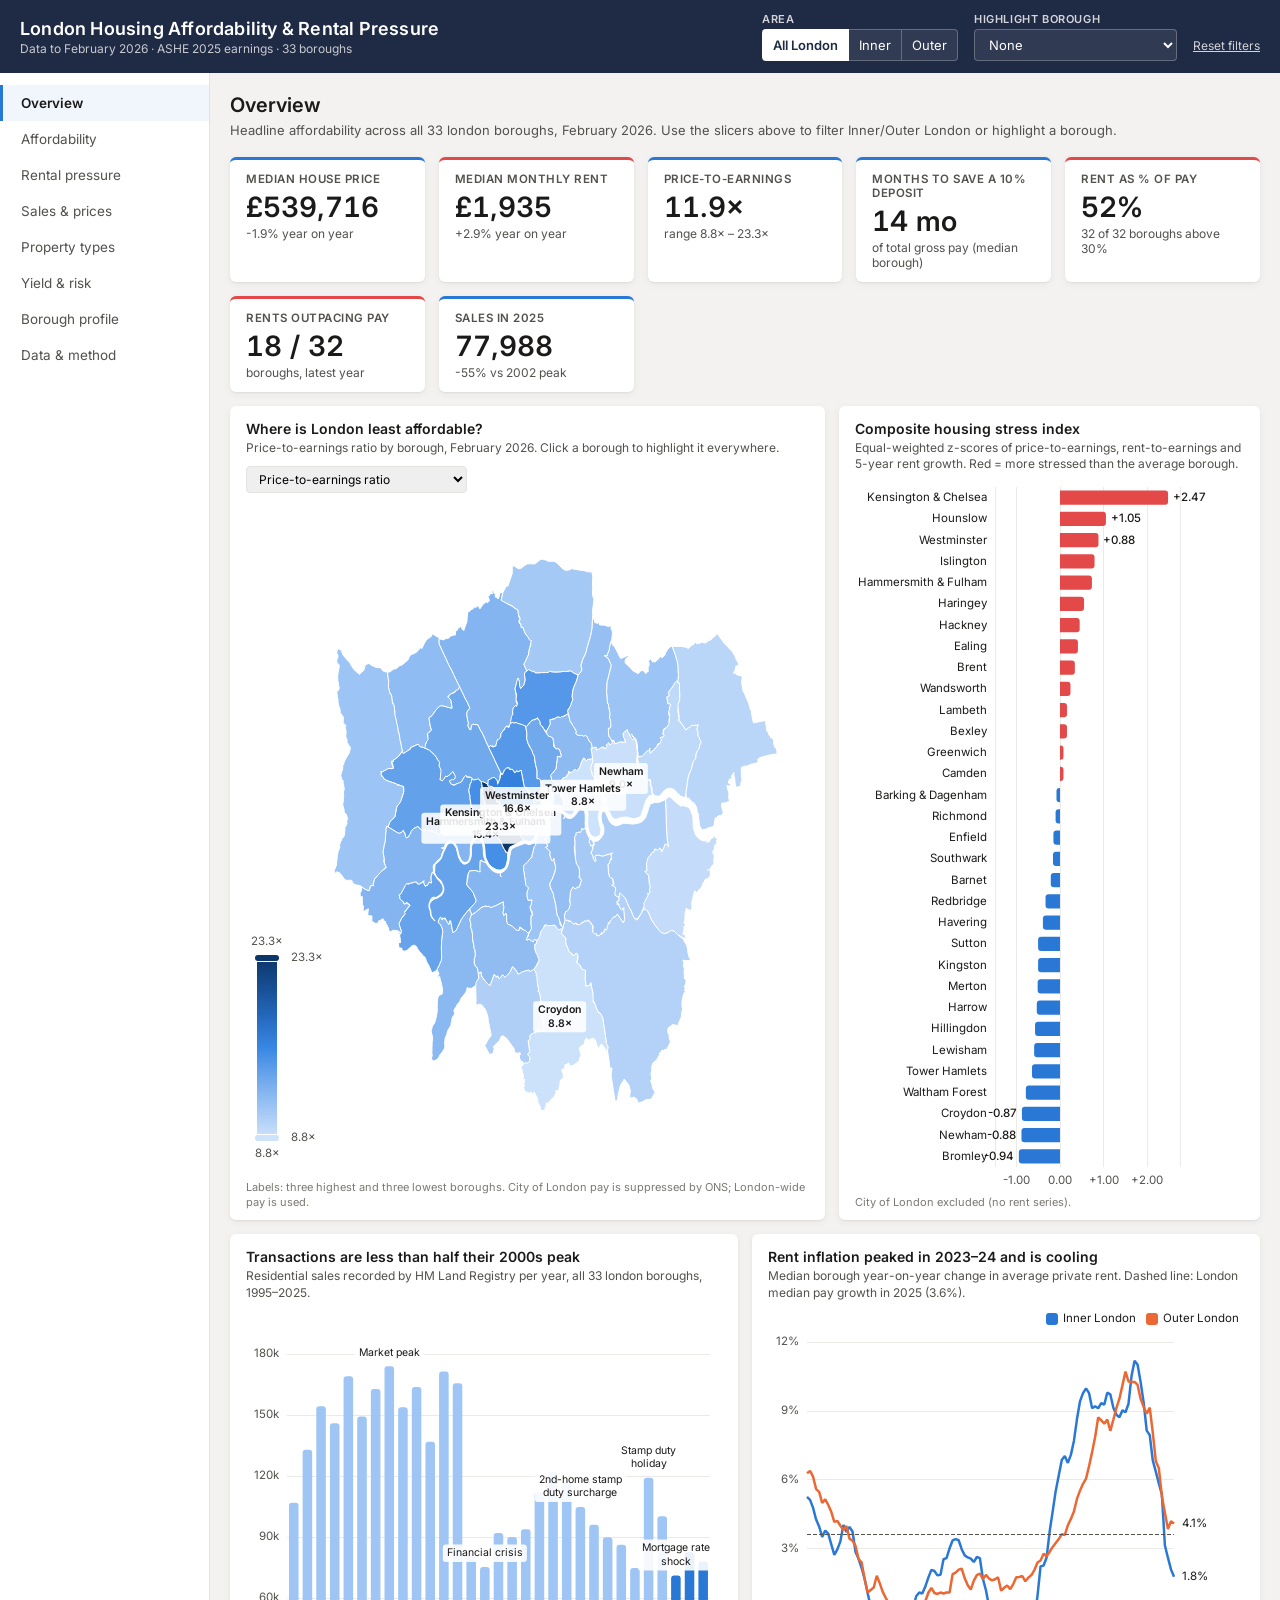
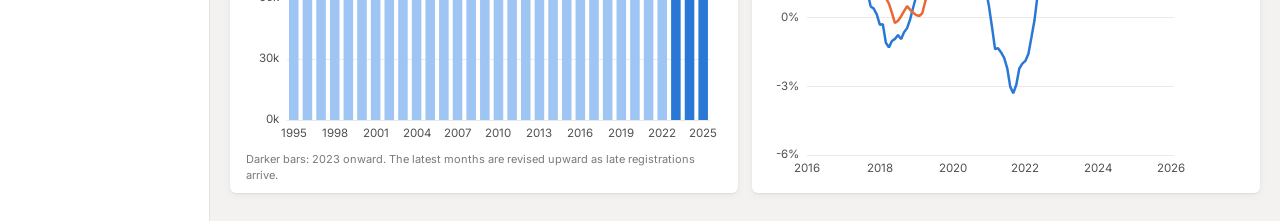
==== housing-analytics/dashboard/index.html @ ceabb817 "Enhance input validation and error handling in export_images.py for improved reliability" ====
<!doctype html>
<html lang="en">
<head>
<meta charset="utf-8">
<meta name="viewport" content="width=device-width, initial-scale=1">
<title>London Housing Dashboard</title>
<link rel="preconnect" href="https://fonts.googleapis.com">
<link rel="preconnect" href="https://fonts.gstatic.com" crossorigin>
<link href="https://fonts.googleapis.com/css2?family=Inter:wght@400;500;600;700&display=swap" rel="stylesheet">
<script src="vendor/echarts.min.js"></script>
<script src="data.js"></script>
<style>
  :root {
    --canvas: #f3f2f1;
    --card: #ffffff;
    --ink: #1b1a19;
    --ink-2: #52514e;
    --ink-3: #7a7974;
    --line: #e4e3df;
    --header: #1f2a44;
    --header-ink: #ffffff;
    --accent: #2a78d6;
    --shadow: 0 1px 2px rgba(0,0,0,.06), 0 2px 8px rgba(0,0,0,.05);
    --font: "Segoe UI", Inter, -apple-system, "Helvetica Neue", Arial, sans-serif;
  }
  * { box-sizing: border-box; }
  html, body { margin: 0; background: var(--canvas); color: var(--ink); font-family: var(--font); }
  body { min-height: 100vh; }

  /* ---------- app shell ---------- */
  header.top {
    background: var(--header); color: var(--header-ink);
    display: flex; align-items: center; gap: 16px; padding: 12px 20px; flex-wrap: wrap;
  }
  header.top .brand { display: flex; flex-direction: column; margin-right: auto; }
  header.top h1 { font-size: 18px; margin: 0; font-weight: 600; letter-spacing: .2px; }
  header.top .sub { font-size: 12px; opacity: .75; margin-top: 2px; }
  .slicer { display: flex; flex-direction: column; gap: 3px; font-size: 11px; }
  .slicer label { opacity: .8; text-transform: uppercase; letter-spacing: .6px; font-weight: 600; }
  .slicer select, .seg button {
    font: inherit; font-size: 13px; border-radius: 4px; border: 1px solid rgba(255,255,255,.25);
    background: rgba(255,255,255,.08); color: var(--header-ink); padding: 6px 10px; min-height: 32px;
  }
  .slicer select option { color: #1b1a19; }
  .seg { display: flex; }
  .seg button { border-radius: 0; cursor: pointer; }
  .seg button:first-child { border-radius: 4px 0 0 4px; }
  .seg button:last-child { border-radius: 0 4px 4px 0; }
  .seg button + button { border-left: none; }
  .seg button[aria-pressed="true"] { background: #fff; color: var(--header); font-weight: 600; }
  .reset { background: none; border: none; color: var(--header-ink); text-decoration: underline; cursor: pointer;
           font: inherit; font-size: 12px; opacity: .8; align-self: flex-end; padding: 8px 0; }

  .layout { display: flex; min-height: calc(100vh - 64px); }
  nav.pages { width: 210px; flex: none; background: #fff; border-right: 1px solid var(--line); padding: 12px 0; }
  nav.pages button {
    display: block; width: 100%; text-align: left; font: inherit; font-size: 13.5px; color: var(--ink-2);
    background: none; border: none; border-left: 3px solid transparent; padding: 10px 18px; cursor: pointer;
  }
  nav.pages button:hover { background: #f7f6f4; color: var(--ink); }
  nav.pages button[aria-current="page"] { border-left-color: var(--accent); color: var(--ink); font-weight: 600; background: #f1f6fd; }
  main { flex: 1; min-width: 0; padding: 18px 20px 28px; }
  .page-title { font-size: 20px; font-weight: 600; margin: 2px 0 4px; }
  .page-desc { font-size: 13px; color: var(--ink-2); margin: 0 0 16px; max-width: 900px; line-height: 1.5; }

  /* ---------- cards ---------- */
  .grid { display: grid; grid-template-columns: repeat(12, 1fr); gap: 14px; }
  .card { background: var(--card); border-radius: 6px; box-shadow: var(--shadow); padding: 14px 16px 10px;
          display: flex; flex-direction: column; min-width: 0; }
  .card h3 { font-size: 14px; margin: 0; font-weight: 600; }
  .card .desc { font-size: 12px; color: var(--ink-2); margin: 3px 0 6px; line-height: 1.4; }
  .card .chart { flex: 1; min-height: 260px; }
  .card .foot { font-size: 11px; color: var(--ink-3); margin-top: 4px; line-height: 1.4; }
  .card .tools { display: flex; gap: 8px; align-items: center; margin: 4px 0 2px; flex-wrap: wrap; }
  .card .tools select { font: inherit; font-size: 12px; padding: 4px 8px; border: 1px solid var(--line); border-radius: 4px; }
  .s3 { grid-column: span 3; } .s4 { grid-column: span 4; } .s5 { grid-column: span 5; }
  .s6 { grid-column: span 6; } .s7 { grid-column: span 7; } .s8 { grid-column: span 8; } .s12 { grid-column: span 12; }
  .h-tall .chart { min-height: 680px; } .h-mid .chart { min-height: 440px; } .h-short .chart { min-height: 320px; }

  .kpis { display: grid; grid-template-columns: repeat(auto-fit, minmax(170px, 1fr)); gap: 14px; margin-bottom: 14px; }
  .kpi { background: var(--card); border-radius: 6px; box-shadow: var(--shadow); padding: 12px 16px;
         border-top: 3px solid var(--accent); }
  .kpi .label { font-size: 11.5px; color: var(--ink-2); text-transform: uppercase; letter-spacing: .5px; font-weight: 600; }
  .kpi .value { font-size: 28px; font-weight: 600; margin: 4px 0 2px; font-variant-numeric: tabular-nums; }
  .kpi .note { font-size: 12px; color: var(--ink-2); }
  .kpi.warn { border-top-color: #e34948; }

  table.data { width: 100%; border-collapse: collapse; font-size: 12.5px; font-variant-numeric: tabular-nums; }
  table.data th, table.data td { padding: 7px 10px; border-bottom: 1px solid var(--line); text-align: right; }
  table.data th:first-child, table.data td:first-child { text-align: left; }
  table.data th { color: var(--ink-2); font-weight: 600; background: #faf9f8; position: sticky; top: 0; }
  .scroll { overflow: auto; max-height: 520px; }
  .method { font-size: 13px; line-height: 1.6; color: var(--ink); }
  .method li { margin-bottom: 6px; }
  .method a { color: var(--accent); }

  @media (max-width: 1100px) {
    .s3, .s4, .s5, .s6, .s7, .s8 { grid-column: span 12; }
    nav.pages { display: none; }
    .mobile-nav { display: block !important; }
  }
  .mobile-nav { display: none; margin-bottom: 12px; }
  .mobile-nav select { font: inherit; padding: 8px; width: 100%; border-radius: 4px; border: 1px solid var(--line); }

  /* ---------- export modes (used for PNG generation) ---------- */
  body.export header.top, body.export nav.pages, body.export .mobile-nav, body.export .page-title,
  body.export .page-desc, body.export .tools { display: none !important; }
  body.export .layout { display: block; min-height: 0; }
  body.export main { padding: 0; }
  body.export-single { background: var(--card); }
  body.export-single .card { box-shadow: none; border-radius: 0; width: 100vw; height: 100vh; padding: 34px 40px 22px; }
  body.export-single .card h3 { font-size: 26px; }
  body.export-single .card .desc { font-size: 16px; margin: 6px 0 12px; }
  body.export-single .card .foot { font-size: 13px; }
  body.export-single .brandline { display: flex !important; }
  .brandline { display: none; justify-content: space-between; font-size: 12.5px; color: var(--ink-3);
               border-top: 1px solid var(--line); padding-top: 8px; margin-top: 8px; }
  #poster { display: none; }
  body.export-full #app { display: none; }
  body.export-full #poster { display: block; padding: 0 0 18px; }
  .poster-head { background: var(--header); color: #fff; padding: 26px 32px 22px; }
  .poster-head h1 { margin: 0; font-size: 32px; font-weight: 600; }
  .poster-head p { margin: 6px 0 0; font-size: 15px; opacity: .8; }
  .poster-body { padding: 18px 24px 0; }
  .poster-body .grid { gap: 16px; }
  .poster-body .card .chart { min-height: 0; flex: none; }
  .poster-foot { display: flex; justify-content: space-between; padding: 14px 28px 0; font-size: 13px; color: var(--ink-3); }
</style>
</head>
<body>
<div id="app">
  <header class="top">
    <div class="brand">
      <h1>London Housing Affordability &amp; Rental Pressure</h1>
      <div class="sub" id="asof"></div>
    </div>
    <div class="slicer">
      <label>Area</label>
      <div class="seg" id="groupSeg" role="group" aria-label="Area filter">
        <button data-group="All" aria-pressed="true">All London</button>
        <button data-group="Inner London" aria-pressed="false">Inner</button>
        <button data-group="Outer London" aria-pressed="false">Outer</button>
      </div>
    </div>
    <div class="slicer">
      <label for="boroughSel">Highlight borough</label>
      <select id="boroughSel"></select>
    </div>
    <button class="reset" id="resetBtn">Reset filters</button>
  </header>
  <div class="layout">
    <nav class="pages" id="pageNav" aria-label="Report pages"></nav>
    <main>
      <div class="mobile-nav"><select id="pageSel" aria-label="Report page"></select></div>
      <div id="page"></div>
    </main>
  </div>
</div>
<div id="poster"></div>

<script>
(() => {
const D = window.LHA_DATA;
const K = D.kpis;
const params = new URLSearchParams(location.search);
const EXPORT = params.get('export');            // visual id, or "full"
const ANIM = !EXPORT;

/* ---------------- palette (validated dataviz reference palette) ---------------- */
const C = {
  inner: '#2a78d6', outer: '#eb6834', third: '#1baf7a', red: '#e34948', blue: '#2a78d6',
  neutral: '#c9c8c2', faint: '#eeedea', ink: '#1b1a19', ink2: '#52514e', ink3: '#7a7974', grid: '#ebeae6',
  seq: ['#cde2fb', '#9ec5f4', '#6da7ec', '#3987e5', '#256abf', '#184f95', '#0d366b'],
  div: ['#256abf', '#6da7ec', '#cde2fb', '#f0efec', '#f6c3c2', '#ec8584', '#c43a39'],
};
const GROUP_C = { 'Inner London': C.inner, 'Outer London': C.outer };
const FONT = getComputedStyle(document.documentElement).getPropertyValue('--font');
const REPO = 'github.com/aosman101/london-housing-analytics';
const SOURCE = 'Source: HM Land Registry UK HPI, ONS PIPR, ONS ASHE ' + K.ashe_year + ' (full-time, place of residence)';

/* ---------------- formatting ---------------- */
const nf0 = new Intl.NumberFormat('en-GB', { maximumFractionDigits: 0 });
const F = {
  gbp: v => v == null ? '–' : '£' + nf0.format(v),
  gbpk: v => v == null ? '–' : '£' + nf0.format(v / 1000) + 'k',
  x: v => v == null ? '–' : v.toFixed(1) + '×',
  pct: (v, d = 1) => v == null ? '–' : v.toFixed(d) + '%',
  spct: (v, d = 1) => v == null ? '–' : (v > 0 ? '+' : '') + v.toFixed(d) + '%',
  pp: v => v == null ? '–' : (v > 0 ? '+' : '') + v.toFixed(1) + 'pp',
  mo: v => v == null ? '–' : v.toFixed(0) + ' mo',
  n: v => v == null ? '–' : nf0.format(v),
  z: v => v == null ? '–' : (v > 0 ? '+' : '') + v.toFixed(2),
};
const short = n => n.replace(' and ', ' & ').replace('City of Westminster', 'Westminster').replace(' upon Thames', '');

/* ---------------- state ---------------- */
const byCode = Object.fromEntries(D.boroughs.map(b => [b.area_code, b]));
const defaultBorough = [...D.boroughs].filter(b => b.stress_index != null).sort((a, b) => b.stress_index - a.stress_index)[0].area_code;
// URL state is untrusted input: only accept known values (prevents DOM XSS via crafted links).
const pick = (value, allowed, fallback) => (value != null && allowed.includes(value) ? value : fallback);
const S = {
  group: pick(params.get('group'), ['All', 'Inner London', 'Outer London'], 'All'),
  borough: pick(params.get('borough'), Object.keys(byCode), ''),
  page: params.get('page') || 'overview',          // validated against PAGES before use
  mapMetric: params.get('metric') || 'price_to_earnings_ratio',  // validated against MAP_METRICS below
};
const esc = v => String(v).replace(/[&<>"']/g, c => ({ '&': '&amp;', '<': '&lt;', '>': '&gt;', '"': '&quot;', "'": '&#39;' }[c]));
const inScope = b => S.group === 'All' || b.group === S.group;
const scoped = () => D.boroughs.filter(inScope);
const median = arr => { const a = arr.filter(v => v != null).sort((x, y) => x - y); if (!a.length) return null;
  const m = Math.floor(a.length / 2); return a.length % 2 ? a[m] : (a[m - 1] + a[m]) / 2; };
const scopeLabel = () => S.group === 'All' ? 'All 33 London boroughs' : S.group + ' boroughs';

/* ---------------- shared chart pieces ---------------- */
const baseText = () => ({ fontFamily: FONT, color: C.ink2 });
const fs = () => EXPORT === 'full' ? 10.5 : EXPORT ? 13 : 11.5;
const tooltip = (extra = {}) => ({ confine: true, backgroundColor: '#fff', borderColor: C.grid, borderWidth: 1,
  textStyle: { color: C.ink, fontFamily: FONT, fontSize: 12 }, extraCssText: 'box-shadow:0 4px 14px rgba(0,0,0,.12);', ...extra });
const valueAxis = (o = {}) => ({ type: 'value', axisLine: { show: false }, axisTick: { show: false },
  splitLine: { lineStyle: { color: C.grid } }, axisLabel: { color: C.ink2, fontSize: fs() }, nameTextStyle: { color: C.ink2, fontSize: fs() }, ...o });
const catAxis = (o = {}) => ({ type: 'category', axisLine: { lineStyle: { color: C.grid } }, axisTick: { show: false },
  axisLabel: { color: C.ink2, fontSize: fs() }, ...o });
const legend = (o = {}) => ({ top: 0, right: 0, icon: 'roundRect', itemWidth: 12, itemHeight: 12,
  textStyle: { color: C.ink, fontSize: fs() }, ...o });
const decal = { symbol: 'rect', dashArrayX: [1, 0], dashArrayY: [2, 3], rotation: -Math.PI / 4, color: 'rgba(255,255,255,.6)', symbolSize: 1 };

function groupLegendSeries() {
  // Dummy series so bar charts coloured by Inner/Outer get a legend.
  if (S.group !== 'All') return [];
  return Object.entries(GROUP_C).map(([name, color]) => ({ name, type: 'bar', data: [], itemStyle: { color }, barGap: '-100%' }));
}

/* Ranked horizontal bar: biggest at top. */
function rankedBar({ metric, fmt, colour = 'group', top = 'max', mark, decalIf, labelEnds = 3, xName }) {
  const rows = scoped().filter(b => b[metric] != null).sort((a, b) => top === 'max' ? a[metric] - b[metric] : b[metric] - a[metric]);
  const n = rows.length;
  const data = rows.map((b, i) => {
    const v = b[metric];
    const colr = colour === 'group' ? GROUP_C[b.group] : colour === 'sign' ? (v > 0 ? C.red : C.blue) : colour;
    const sel = b.area_code === S.borough;
    const showLabel = sel || i < labelEnds || i >= n - labelEnds;
    return {
      value: v, code: b.area_code,
      itemStyle: { color: colr, borderRadius: v >= 0 ? [0, 3, 3, 0] : [3, 0, 0, 3], decal: decalIf && decalIf(b) ? decal : null,
                   opacity: S.borough && !sel ? 0.55 : 1, borderColor: sel ? C.ink : null, borderWidth: sel ? 2 : 0 },
      label: { show: showLabel, position: v >= 0 ? 'right' : 'left', formatter: () => fmt(v), color: C.ink,
               fontSize: fs(), fontWeight: sel ? 700 : 500 },
    };
  });
  return {
    textStyle: baseText(), animation: ANIM,
    grid: { left: 8, right: 64, top: mark ? 22 : 8, bottom: (xName ? 30 : 4) + (colour === 'group' && S.group === 'All' ? 26 : 0), containLabel: true },
    legend: colour === 'group' && S.group === 'All' ? legend({ top: null, bottom: 0, right: 'center' }) : undefined,
    tooltip: tooltip({ trigger: 'item', formatter: p => p.seriesIndex > 0 && p.data == null ? '' :
      `<b>${byCode[p.data.code].area_name}</b><br>${fmt(p.value)}<br><span style="color:${C.ink3}">${byCode[p.data.code].group}</span>` }),
    xAxis: valueAxis({ name: xName, nameLocation: 'middle', nameGap: 24,
      min: e => e.min < 0 ? e.min - (Math.max(e.max, 0) - e.min) * 0.16 : 0,
      max: e => e.max > 0 ? e.max + (e.max - Math.min(e.min, 0)) * 0.08 : 0,
      axisLabel: { color: C.ink2, fontSize: fs(), showMinLabel: false, showMaxLabel: false, formatter: v => fmt(v).replace(/\.0(?=\D|$)/, '') } }),
    yAxis: catAxis({ data: rows.map(b => short(b.area_name)), axisLabel: { color: C.ink, fontSize: fs(), interval: 0,
      formatter: (v, i) => rows[i] && rows[i].area_code === S.borough ? `{b|${v}}` : v, rich: { b: { fontWeight: 700, color: C.ink, fontSize: fs() } } } }),
    series: [{ type: 'bar', data, barWidth: '68%', markLine: mark }, ...(colour === 'group' ? groupLegendSeries() : [])],
  };
}

/* ---------------- visuals ---------------- */
const MAP_METRICS = {
  price_to_earnings_ratio: { label: 'Price-to-earnings ratio', fmt: F.x, scale: 'seq' },
  annual_rent_to_earnings_ratio: { label: 'Rent as % of pay', fmt: v => F.pct(v * 100, 0), scale: 'seq' },
  months_to_save_10pct_deposit: { label: 'Months of pay for a 10% deposit', fmt: F.mo, scale: 'seq' },
  rent_growth_minus_income_growth_pct: { label: 'Rent growth minus pay growth', fmt: F.pp, scale: 'div' },
  stress_index: { label: 'Housing stress index', fmt: F.z, scale: 'div' },
  gross_rental_yield_pct: { label: 'Gross rental yield', fmt: v => F.pct(v), scale: 'seq' },
  rent_growth_5y_pct: { label: 'Rent growth, last 5 years', fmt: v => F.spct(v, 0), scale: 'seq' },
  pct_below_peak: { label: 'Price change from all-time peak', fmt: v => F.spct(v), scale: 'seqRev' },
};

if (!Object.prototype.hasOwnProperty.call(MAP_METRICS, S.mapMetric)) S.mapMetric = 'price_to_earnings_ratio';
const V = {};

V.map = {
  title: () => 'Where is London least affordable?',
  desc: () => `${MAP_METRICS[S.mapMetric].label} by borough, ${K.latest_month}. Click a borough to highlight it everywhere.`,
  foot: () => 'Labels: three highest and three lowest boroughs. ' + (S.mapMetric.includes('rent') || S.mapMetric.includes('yield') || S.mapMetric === 'stress_index'
    ? 'City of London has no published rent series (grey).' : 'City of London pay is suppressed by ONS; London-wide pay is used.'),
  tools: () => `<select id="mapMetric" aria-label="Map metric">${Object.entries(MAP_METRICS).map(([k, m]) =>
      `<option value="${k}" ${k === S.mapMetric ? 'selected' : ''}>${m.label}</option>`).join('')}</select>`,
  option: () => {
    const m = MAP_METRICS[S.mapMetric];
    const vals = D.boroughs.map(b => b[S.mapMetric]).filter(v => v != null);
    let min = Math.min(...vals), max = Math.max(...vals), colors = C.seq;
    if (m.scale === 'div') { const a = Math.max(Math.abs(min), Math.abs(max)); min = -a; max = a; colors = C.div; }
    if (m.scale === 'seqRev') colors = [...C.seq].reverse();
    const ranked = D.boroughs.filter(b => inScope(b) && b[S.mapMetric] != null).sort((a, b) => a[S.mapMetric] - b[S.mapMetric]);
    const extremes = new Set([...ranked.slice(0, 3), ...ranked.slice(-3)].map(b => b.area_code));
    return {
      textStyle: baseText(), animation: ANIM,
      tooltip: tooltip({ trigger: 'item', formatter: p => { const b = byCode[p.name]; if (!b) return '';
        return `<b>${b.area_name}</b> <span style="color:${C.ink3}">${b.group}</span><br>${m.label}: <b>${m.fmt(b[S.mapMetric])}</b>
          <br>Avg price ${F.gbp(b.average_price)} · Rent ${F.gbp(b.avg_monthly_rent)}/mo<br>Median pay ${F.gbp(b.median_gross_annual_pay)}`; } }),
      visualMap: { min, max, calculable: !EXPORT, orient: 'vertical', left: 0, bottom: 10, itemHeight: EXPORT === 'full' ? 140 : 180,
        inRange: { color: colors }, text: [m.fmt(max), m.fmt(min)], textStyle: { color: C.ink2, fontSize: fs() }, formatter: v => m.fmt(v) },
      series: [{
        type: 'map', map: 'london', aspectScale: 0.62, roam: false, layoutCenter: ['55%', '50%'], layoutSize: '98%',
        selectedMode: false,
        itemStyle: { borderColor: '#fff', borderWidth: 1, areaColor: C.faint },
        emphasis: { label: { show: true, color: C.ink, fontWeight: 600, fontSize: fs(), formatter: p => short(byCode[p.name].area_name) },
                    itemStyle: { areaColor: null, borderColor: C.ink, borderWidth: 1.5 } },
        label: { show: false },
        data: D.boroughs.map(b => {
          const sel = b.area_code === S.borough, out = !inScope(b), ext = !out && extremes.has(b.area_code);
          return { name: b.area_code, value: out ? null : b[S.mapMetric],
            itemStyle: out ? { areaColor: C.faint, borderColor: '#fff' } : sel ? { borderColor: C.ink, borderWidth: 2.5 } : {},
            label: sel || ext ? { show: true, color: C.ink, fontWeight: sel ? 700 : 600, fontSize: fs() - 1, backgroundColor: 'rgba(255,255,255,.88)',
                           padding: [2, 5], borderRadius: 3, lineHeight: fs() + 2,
                           formatter: () => `${short(b.area_name)}\n${m.fmt(b[S.mapMetric])}` } : undefined };
        }),
      }],
    };
  },
  click: p => p.name && byCode[p.name] && setBorough(p.name),
};

V.stress = {
  title: () => 'Composite housing stress index',
  desc: () => 'Equal-weighted z-scores of price-to-earnings, rent-to-earnings and 5-year rent growth. Red = more stressed than the average borough.',
  foot: () => 'City of London excluded (no rent series).',
  option: () => rankedBar({ metric: 'stress_index', fmt: F.z, colour: 'sign' }),
};

V.pe = {
  title: () => 'How many years of pay does a home cost?',
  desc: () => `Average house price ÷ median full-time resident pay, ${K.latest_month}.`,
  foot: () => 'City of London uses London-wide pay (borough estimate suppressed by ONS).',
  option: () => rankedBar({ metric: 'price_to_earnings_ratio', fmt: F.x, mark: medianMark('price_to_earnings_ratio', F.x) }),
};

V.deposit = {
  title: () => 'Months of pay to save a 10% deposit',
  desc: () => `Months of median full-time gross pay needed for a 10% deposit on the average home, ${K.latest_month}. At a realistic 15% saving rate, multiply by ~7.`,
  option: () => rankedBar({ metric: 'months_to_save_10pct_deposit', fmt: F.mo, mark: medianMark('months_to_save_10pct_deposit', F.mo) }),
};

V.rentshare = {
  title: () => 'Rent takes half of a typical salary',
  desc: () => `Annual average private rent as a share of median full-time gross pay, ${K.latest_month}. The red line marks the common 30% affordability benchmark.`,
  foot: () => 'City of London has no published rent series.',
  option: () => {
    const o = rankedBar({ metric: 'annual_rent_to_earnings_ratio', fmt: v => F.pct(v * 100, 0),
      mark: { symbol: 'none', silent: true, lineStyle: { color: C.red, width: 1.5, type: 'solid' },
              label: { formatter: '30% benchmark', color: C.ink, fontSize: fs(), position: 'end' }, data: [{ xAxis: 0.3 }] } });
    o.xAxis.axisLabel.formatter = v => Math.round(v * 100) + '%';
    return o;
  },
};

V.rentgap = {
  title: () => 'Where are rents outpacing pay?',
  desc: () => `Private rent growth (year to ${K.latest_month}) minus median pay growth (ASHE ${K.ashe_year}). Red = rents rising faster than pay.`,
  foot: () => 'Hatched bars rest on a less precise borough pay estimate (CV > 5%); treat their size as indicative.',
  option: () => rankedBar({ metric: 'rent_growth_minus_income_growth_pct', fmt: F.pp, colour: 'sign', decalIf: b => b.earnings_quality !== 'Precise' }),
};

V.renttrend = {
  title: () => 'Rent inflation peaked in 2023–24 and is cooling',
  desc: () => `Median borough year-on-year change in average private rent. Dashed line: London median pay growth in ${K.ashe_year} (${F.pct(K.london_pay_growth)}).`,
  option: () => {
    const months = D.months.filter(m => m >= '2016-01');
    const series = [];
    for (const g of Object.keys(GROUP_C)) {
      if (S.group !== 'All' && S.group !== g) continue;
      const rows = Object.fromEntries(D.groupTrends.filter(r => r.group === g).map(r => [r.date_month, r.median_rent_yoy_pct]));
      series.push({ name: g, type: 'line', showSymbol: false, lineStyle: { width: 2.5 }, color: GROUP_C[g], data: months.map(m => rows[m] ?? null),
        endLabel: { show: true, formatter: p => F.pct(p.value, 1), color: C.ink, fontSize: fs() } });
    }
    if (S.borough) series.push(boroughLine('rent_yoy', months, F.pct));
    series[0].markLine = { symbol: 'none', silent: true, lineStyle: { color: C.ink2, type: 'dashed' },
      label: { show: false },
      data: [{ yAxis: K.london_pay_growth }] };
    return lineOption(months, series, v => v + '%');
  },
};

V.rentvsprice = {
  title: () => 'Rents have outgrown house prices everywhere since 2015',
  desc: () => `Cumulative change, January 2015 to the latest month. Points above the dashed line: rents grew faster than prices (${K.rent_outgrew_price_since_2015} of ${K.boroughs_with_rent} boroughs).`,
  option: () => {
    const rows = scoped().filter(b => b.rent_growth_since_2015_pct != null);
    const series = Object.entries(GROUP_C).filter(([g]) => S.group === 'All' || S.group === g).map(([g, col]) => ({
      name: g, type: 'scatter', symbolSize: 12, color: col, labelLayout: { hideOverlap: true, moveOverlap: 'shiftY' },
      itemStyle: { borderColor: '#fff', borderWidth: 1.5 },
      data: rows.filter(b => b.group === g).map(b => ({ value: [b.price_growth_since_2015_pct, b.rent_growth_since_2015_pct], code: b.area_code,
        symbolSize: b.area_code === S.borough ? 20 : 12,
        itemStyle: b.area_code === S.borough ? { borderColor: C.ink, borderWidth: 2.5 } : {},
        label: { show: b.area_code === S.borough || b.rent_growth_since_2015_pct > 58 || b.rent_growth_since_2015_pct < 36 || b.price_growth_since_2015_pct > 48 || b.price_growth_since_2015_pct < 5,
                 formatter: () => short(b.area_name), position: 'right', color: C.ink, fontSize: fs() - 1 } })),
    }));
    const lo = -15, hi = 75;
    series.push({ type: 'line', data: [[lo, lo], [hi, hi]], showSymbol: false, silent: true, lineStyle: { color: C.ink3, type: 'dashed', width: 1 }, tooltip: { show: false } });
    return {
      textStyle: baseText(), animation: ANIM, legend: legend({ data: Object.keys(GROUP_C) }),
      grid: { left: 8, right: 24, top: 30, bottom: 30, containLabel: true },
      tooltip: tooltip({ trigger: 'item', formatter: p => p.data.code ? `<b>${byCode[p.data.code].area_name}</b><br>Rent ${F.spct(p.value[1], 0)} · Price ${F.spct(p.value[0], 0)}` : '' }),
      xAxis: valueAxis({ min: lo, max: hi, name: 'House price growth since Jan 2015', nameLocation: 'middle', nameGap: 26, axisLabel: { formatter: v => v + '%', color: C.ink2, fontSize: fs() } }),
      yAxis: valueAxis({ min: 0, max: 80, name: 'Rent growth since Jan 2015', nameLocation: 'middle', nameGap: 40, axisLabel: { formatter: v => v + '%', color: C.ink2, fontSize: fs() } }),
      series,
    };
  },
  click: p => p.data && p.data.code && setBorough(p.data.code),
};

V.pricetrend = {
  title: () => 'Three decades of London house prices',
  desc: () => 'Median borough average price (nominal), Inner vs Outer London, January 1995 onward.' + (S.borough ? '' : ' Pick a borough to compare it.'),
  option: () => {
    const series = [];
    for (const g of Object.keys(GROUP_C)) {
      if (S.group !== 'All' && S.group !== g) continue;
      const rows = Object.fromEntries(D.groupTrends.filter(r => r.group === g).map(r => [r.date_month, r.median_price]));
      series.push({ name: g, type: 'line', showSymbol: false, lineStyle: { width: 2.5 }, color: GROUP_C[g], data: D.months.map(m => rows[m] ?? null),
        endLabel: { show: true, formatter: p => F.gbpk(p.value), color: C.ink, fontSize: fs() } });
    }
    if (S.borough) series.push(boroughLine('price', D.months, F.gbpk));
    const o = lineOption(D.months, series, v => '£' + (v / 1000) + 'k', F.gbp);
    if (!EXPORT) { o.dataZoom = [{ type: 'slider', height: 18, bottom: 4, borderColor: C.grid, textStyle: { color: C.ink2 } }]; o.grid.bottom = 44; }
    return o;
  },
};

V.sales = {
  title: () => 'Transactions are less than half their 2000s peak',
  desc: () => `Residential sales recorded by HM Land Registry per year, ${scopeLabel().toLowerCase()}, 1995–2025.`,
  foot: () => 'Darker bars: 2023 onward. The latest months are revised upward as late registrations arrive.',
  option: () => {
    const yearly = {};
    for (const r of D.groupTrends) {
      if (S.group !== 'All' && r.group !== S.group) continue;
      const y = +r.date_month.slice(0, 4); if (y > 2025) continue;
      yearly[y] = (yearly[y] || 0) + (r.sales || 0);
    }
    const years = Object.keys(yearly).map(Number).sort();
    const events = { 2002: 'Market peak', 2009: 'Financial crisis', 2016: '2nd-home stamp\nduty surcharge', 2021: 'Stamp duty\nholiday', 2023: 'Mortgage rate\nshock' };
    return {
      textStyle: baseText(), animation: ANIM, grid: { left: 8, right: 12, top: 46, bottom: 8, containLabel: true },
      tooltip: tooltip({ trigger: 'axis', axisPointer: { type: 'shadow' }, valueFormatter: F.n }),
      xAxis: catAxis({ data: years, axisLabel: { color: C.ink2, fontSize: fs(), interval: EXPORT === 'full' ? 4 : 2 } }),
      yAxis: valueAxis({ axisLabel: { color: C.ink2, fontSize: fs(), formatter: v => (v / 1000) + 'k' } }),
      series: [{ type: 'bar', name: 'Sales', barWidth: '70%', data: years.map(y => ({ value: yearly[y],
        itemStyle: { color: y >= 2023 ? C.inner : '#9ec5f4', borderRadius: [3, 3, 0, 0] },
        label: events[y] ? { show: true, position: 'top', formatter: events[y], color: C.ink, fontSize: fs() - 1, lineHeight: fs() + 2,
          backgroundColor: 'rgba(255,255,255,.9)', padding: [2, 4], borderRadius: 3 } : undefined })) }],
    };
  },
};

V.salesprice = {
  title: () => 'Sales volumes move first, prices follow',
  desc: () => `London-wide annual change. Same-year correlation r = ${K.sales_corr_same_year.toFixed(2)}; sales change vs the next year's price change r = ${K.sales_corr_lead_1y.toFixed(2)}.`,
  option: () => {
    const a = D.annual.filter(r => r.sales_change_pct != null);
    const years = a.map(r => r.year);
    const bars = (k) => a.map(r => ({ value: r[k], itemStyle: { color: r[k] >= 0 ? C.blue : C.red } }));
    return {
      textStyle: baseText(), animation: ANIM,
      grid: [{ left: 60, right: 12, top: 26, height: '36%' }, { left: 60, right: 12, top: '58%', height: '34%' }],
      tooltip: tooltip({ trigger: 'axis', axisPointer: { type: 'shadow' }, valueFormatter: v => F.spct(v) }),
      axisPointer: { link: [{ xAxisIndex: 'all' }] },
      title: [{ text: 'Sales volume, % change', left: 60, top: 0, textStyle: { fontSize: fs(), color: C.ink, fontWeight: 600 } },
              { text: 'Average price, % change', left: 60, top: '52%', textStyle: { fontSize: fs(), color: C.ink, fontWeight: 600 } }],
      xAxis: [catAxis({ data: years, gridIndex: 0, axisLabel: { show: false } }), catAxis({ data: years, gridIndex: 1, axisLabel: { color: C.ink2, fontSize: fs(), interval: 4 } })],
      yAxis: [valueAxis({ gridIndex: 0, axisLabel: { formatter: v => v + '%', color: C.ink2, fontSize: fs() } }),
              valueAxis({ gridIndex: 1, axisLabel: { formatter: v => v + '%', color: C.ink2, fontSize: fs() } })],
      series: [{ name: 'Sales', type: 'bar', data: bars('sales_change_pct'), xAxisIndex: 0, yAxisIndex: 0, barWidth: '65%' },
               { name: 'Price', type: 'bar', data: bars('price_change_pct'), xAxisIndex: 1, yAxisIndex: 1, barWidth: '65%' }],
    };
  },
};

V.drawdown = {
  title: () => 'Prime London is still far below its peak',
  desc: () => `Nominal change from each borough's all-time-high average price to ${K.latest_month}.`,
  option: () => rankedBar({ metric: 'pct_below_peak', fmt: v => F.spct(v), top: 'min' }),
};

V.heatmap = {
  title: () => 'Affordability by property type',
  desc: () => `Price-to-earnings ratio by borough and property type, ${K.latest_month}. Sorted by flats.`,
  option: () => {
    const types = ['Flat/Maisonette', 'Terraced', 'Semi-detached', 'Detached'];
    const pt = D.propertyTypes.filter(r => inScope(byCode[r.area_code]));
    const flat = Object.fromEntries(pt.filter(r => r.property_type === types[0]).map(r => [r.area_code, r.price_to_earnings_ratio]));
    const codes = [...new Set(pt.map(r => r.area_code))].sort((a, b) => flat[a] - flat[b]);
    const vals = pt.map(r => r.price_to_earnings_ratio);
    return {
      textStyle: baseText(), animation: ANIM, grid: { left: 8, right: 8, top: 26, bottom: 46, containLabel: true },
      tooltip: tooltip({ formatter: p => `<b>${byCode[codes[p.value[1]]].area_name}</b><br>${types[p.value[0]]}: ${F.x(p.value[2])}` }),
      xAxis: catAxis({ data: ['Flat', 'Terraced', 'Semi', 'Detached'], position: 'top', axisLine: { show: false }, axisLabel: { color: C.ink, fontSize: fs(), fontWeight: 600 } }),
      yAxis: catAxis({ data: codes.map(c => short(byCode[c].area_name)), axisLine: { show: false }, axisLabel: { color: C.ink, fontSize: fs() - 0.5, interval: 0 } }),
      visualMap: { min: Math.min(...vals), max: Math.max(...vals), orient: 'horizontal', left: 'center', bottom: 0, itemWidth: 12, itemHeight: 160,
        inRange: { color: C.seq }, textStyle: { color: C.ink2, fontSize: fs() }, formatter: v => v.toFixed(0) + '×', calculable: !EXPORT },
      series: [{ type: 'heatmap', itemStyle: { borderColor: '#fff', borderWidth: 1.5 },
        label: { show: true, fontSize: fs() - 1.5, formatter: p => p.value[2].toFixed(1), color: C.ink },
        data: pt.map(r => [types.indexOf(r.property_type), codes.indexOf(r.area_code), r.price_to_earnings_ratio]),
        emphasis: { itemStyle: { borderColor: C.ink, borderWidth: 1.5 } } }],
    };
  },
};

V.dumbbell = {
  title: () => 'A flat vs a detached house',
  desc: () => 'Price-to-earnings ratio for a flat/maisonette vs a detached house in each borough, sorted by the gap.',
  option: () => {
    const pt = D.propertyTypes.filter(r => inScope(byCode[r.area_code]));
    const get = t => Object.fromEntries(pt.filter(r => r.property_type === t).map(r => [r.area_code, r.price_to_earnings_ratio]));
    const fl = get('Flat/Maisonette'), de = get('Detached');
    const codes = Object.keys(fl).filter(c => de[c] != null).sort((a, b) => (de[a] - fl[a]) - (de[b] - fl[b]));
    const names = codes.map(c => short(byCode[c].area_name));
    return {
      textStyle: baseText(), animation: ANIM, legend: legend({ data: ['Flat / maisonette', 'Detached'] }),
      grid: { left: 8, right: 24, top: 28, bottom: 26, containLabel: true },
      tooltip: tooltip({ trigger: 'axis', axisPointer: { type: 'shadow' },
        formatter: ps => { const c = codes[ps[0].dataIndex]; return `<b>${byCode[c].area_name}</b><br>Flat ${F.x(fl[c])} · Detached ${F.x(de[c])}<br>Gap ${F.x(de[c] - fl[c])}`; } }),
      xAxis: valueAxis({ name: 'Price-to-earnings ratio', nameLocation: 'middle', nameGap: 22, axisLabel: { formatter: v => v + '×', color: C.ink2, fontSize: fs() } }),
      yAxis: catAxis({ data: names, axisLabel: { color: C.ink, fontSize: fs(), interval: 0 } }),
      series: [
        { type: 'bar', stack: 'g', data: codes.map(c => fl[c]), itemStyle: { color: 'transparent' }, silent: true, barWidth: 3 },
        { type: 'bar', stack: 'g', data: codes.map(c => de[c] - fl[c]), itemStyle: { color: C.neutral }, silent: true, barWidth: 3 },
        { name: 'Flat / maisonette', type: 'scatter', symbolSize: 11, color: C.inner, data: codes.map(c => fl[c]), z: 5 },
        { name: 'Detached', type: 'scatter', symbolSize: 11, color: C.outer, data: codes.map(c => de[c]), z: 5 },
      ],
    };
  },
};

V.ptypemed = {
  title: () => 'Property type matters as much as postcode',
  desc: () => 'Median price-to-earnings ratio across boroughs, by property type.',
  option: () => {
    const types = ['Flat/Maisonette', 'Terraced', 'Semi-detached', 'Detached'];
    const series = Object.entries(GROUP_C).filter(([g]) => S.group === 'All' || S.group === g).map(([g, col]) => ({
      name: g, type: 'bar', color: col, barGap: '15%', itemStyle: { borderRadius: [3, 3, 0, 0] },
      label: { show: true, position: 'top', formatter: p => F.x(p.value), color: C.ink, fontSize: fs() },
      data: types.map(t => median(D.propertyTypes.filter(r => r.property_type === t && byCode[r.area_code].group === g).map(r => r.price_to_earnings_ratio))),
    }));
    return { textStyle: baseText(), animation: ANIM, legend: legend(), grid: { left: 8, right: 8, top: 34, bottom: 8, containLabel: true },
      tooltip: tooltip({ trigger: 'axis', axisPointer: { type: 'shadow' }, valueFormatter: F.x }),
      xAxis: catAxis({ data: ['Flat', 'Terraced', 'Semi-detached', 'Detached'], axisLabel: { color: C.ink, fontSize: fs(), interval: 0 } }),
      yAxis: valueAxis({ axisLabel: { formatter: v => v + '×', color: C.ink2, fontSize: fs() } }), series };
  },
};

V.yield = {
  title: () => 'Gross rental yield by borough',
  desc: () => `Annual average rent ÷ average price, ${K.latest_month}. Indicative: before costs, voids and tax.`,
  option: () => rankedBar({ metric: 'gross_rental_yield_pct', fmt: v => F.pct(v), mark: medianMark('gross_rental_yield_pct', v => F.pct(v)) }),
};

V.yieldscatter = {
  title: () => 'Cheaper boroughs pay higher yields',
  desc: () => `Gross rental yield vs average price (r = ${K.yield_price_corr.toFixed(2)}).`,
  option: () => {
    const rows = scoped().filter(b => b.gross_rental_yield_pct != null);
    const series = Object.entries(GROUP_C).filter(([g]) => S.group === 'All' || S.group === g).map(([g, col]) => ({
      name: g, type: 'scatter', color: col, itemStyle: { borderColor: '#fff', borderWidth: 1.5 }, labelLayout: { hideOverlap: true, moveOverlap: 'shiftY' },
      data: rows.filter(b => b.group === g).map(b => ({ value: [b.average_price, b.gross_rental_yield_pct], code: b.area_code,
        symbolSize: b.area_code === S.borough ? 20 : 12, itemStyle: b.area_code === S.borough ? { borderColor: C.ink, borderWidth: 2.5 } : {},
        label: { show: b.area_code === S.borough || b.gross_rental_yield_pct > 5.4 || b.gross_rental_yield_pct < 3.6 || b.average_price > 850000,
                 formatter: () => short(b.area_name), position: b.average_price > 900000 ? 'left' : 'right', color: C.ink, fontSize: fs() - 1 } })),
    }));
    return { textStyle: baseText(), animation: ANIM, legend: legend(), grid: { left: 24, right: 30, top: 30, bottom: 30, containLabel: true },
      tooltip: tooltip({ trigger: 'item', formatter: p => `<b>${byCode[p.data.code].area_name}</b><br>Price ${F.gbp(p.value[0])} · Yield ${F.pct(p.value[1])}` }),
      xAxis: valueAxis({ scale: true, name: 'Average price', nameLocation: 'middle', nameGap: 26, axisLabel: { formatter: v => '£' + v / 1000 + 'k', color: C.ink2, fontSize: fs() } }),
      yAxis: valueAxis({ scale: true, name: 'Gross yield', nameLocation: 'middle', nameGap: 44, axisLabel: { formatter: v => v + '%', color: C.ink2, fontSize: fs() } }),
      series };
  },
  click: p => p.data && p.data.code && setBorough(p.data.code),
};

V.volatility = {
  title: () => 'Price volatility by borough',
  desc: () => 'Standard deviation of month-to-month price change since January 2015. Few transactions make the City of London far noisier.',
  option: () => rankedBar({ metric: 'price_volatility_sd', fmt: v => v.toFixed(2) + 'pp' }),
};

V.salesdrop = {
  title: () => 'Every borough is trading far less than in 2021',
  desc: () => 'Change in annual sales, 2025 vs the 2021 stamp-duty-holiday year.',
  option: () => rankedBar({ metric: 'sales_2025_vs_2021_pct', fmt: v => F.spct(v, 0), top: 'min' }),
};

/* Borough profile visuals */
const profileCode = () => S.borough || defaultBorough;
V.profileprice = {
  title: () => `${byCode[profileCode()].area_name}: house prices vs London`,
  desc: () => 'Average price, compared with the median London borough.',
  option: () => {
    const code = profileCode(), months = D.months;
    const med = months.map((_, i) => median(Object.values(D.series).map(s => s.price[i])));
    return lineOption(months, [
      { name: short(byCode[code].area_name), type: 'line', showSymbol: false, color: C.ink, lineStyle: { width: 2.5 }, data: D.series[code].price },
      { name: 'London median borough', type: 'line', showSymbol: false, color: C.neutral, lineStyle: { width: 2 }, data: med },
    ], v => '£' + v / 1000 + 'k', F.gbp);
  },
};
V.profilerent = {
  title: () => `${byCode[profileCode()].area_name}: rents vs London`,
  desc: () => 'Average monthly private rent, compared with the median London borough.',
  option: () => {
    const code = profileCode(), months = D.months.filter(m => m >= '2015-01');
    const off = D.months.indexOf('2015-01');
    const med = months.map((_, i) => median(Object.values(D.series).map(s => s.rent[i + off])));
    return lineOption(months, [
      { name: short(byCode[code].area_name), type: 'line', showSymbol: false, color: C.ink, lineStyle: { width: 2.5 }, data: D.series[code].rent.slice(off) },
      { name: 'London median borough', type: 'line', showSymbol: false, color: C.neutral, lineStyle: { width: 2 }, data: med },
    ], v => '£' + nf0.format(v), F.gbp);
  },
};
V.profiletype = {
  title: () => `${byCode[profileCode()].area_name}: price by property type`,
  desc: () => 'Average price by property type, compared with the median London borough.',
  option: () => {
    const code = profileCode(), types = ['Flat/Maisonette', 'Terraced', 'Semi-detached', 'Detached'];
    const mine = types.map(t => (D.propertyTypes.find(r => r.area_code === code && r.property_type === t) || {}).average_price ?? null);
    const med = types.map(t => median(D.propertyTypes.filter(r => r.property_type === t).map(r => r.average_price)));
    return { textStyle: baseText(), animation: ANIM, legend: legend(), grid: { left: 8, right: 8, top: 32, bottom: 8, containLabel: true },
      tooltip: tooltip({ trigger: 'axis', axisPointer: { type: 'shadow' }, valueFormatter: F.gbp }),
      xAxis: catAxis({ data: ['Flat', 'Terraced', 'Semi', 'Detached'], axisLabel: { color: C.ink, fontSize: fs(), interval: 0 } }),
      yAxis: valueAxis({ axisLabel: { formatter: v => '£' + v / 1000 + 'k', color: C.ink2, fontSize: fs() } }),
      series: [{ name: short(byCode[code].area_name), type: 'bar', color: C.ink, data: mine, itemStyle: { borderRadius: [3, 3, 0, 0] } },
               { name: 'London median borough', type: 'bar', color: C.neutral, data: med, itemStyle: { borderRadius: [3, 3, 0, 0] } }] };
  },
};

/* ---------------- helpers used above ---------------- */
function medianMark(metric, fmt) {
  const m = median(scoped().map(b => b[metric]));
  return { symbol: 'none', silent: true, lineStyle: { color: C.ink2, type: 'dashed' },
    label: { formatter: 'median ' + fmt(m), position: 'end', color: C.ink2, fontSize: fs() - 1 }, data: [{ xAxis: m }] };
}
function boroughLine(key, months, fmt) {
  const off = D.months.indexOf(months[0]);
  return { name: short(byCode[S.borough].area_name), type: 'line', showSymbol: false, color: C.ink, lineStyle: { width: 2, type: 'solid' },
    data: D.series[S.borough][key].slice(off, off + months.length), endLabel: { show: true, formatter: p => fmt(p.value), color: C.ink, fontSize: fs() } };
}
function lineOption(months, series, axisFmt, valFmt) {
  return { textStyle: baseText(), animation: ANIM, legend: legend(),
    grid: { left: 8, right: 70, top: 34, bottom: 8, containLabel: true },
    tooltip: tooltip({ trigger: 'axis', valueFormatter: v => v == null ? '–' : (valFmt ? valFmt(v) : F.pct(v)) }),
    xAxis: catAxis({ data: months, boundaryGap: false, axisLabel: { color: C.ink2, fontSize: fs(), formatter: v => v.slice(0, 4),
      interval: (i, v) => v.endsWith('-01') && (+v.slice(0, 4)) % (months.length > 200 ? 5 : 2) === 0 } }),
    yAxis: valueAxis({ axisLabel: { formatter: axisFmt, color: C.ink2, fontSize: fs() } }), series };
}

/* ---------------- KPI cards ---------------- */
function kpiCards() {
  const rows = scoped();
  const rent = rows.filter(b => b.annual_rent_to_earnings_ratio != null);
  const yearly = {}; for (const r of D.groupTrends) { if (S.group !== 'All' && r.group !== S.group) continue;
    const y = +r.date_month.slice(0, 4); yearly[y] = (yearly[y] || 0) + (r.sales || 0); }
  const peakYear = Object.keys(yearly).filter(y => y <= 2025).reduce((a, b) => yearly[a] > yearly[b] ? a : b);
  const cards = [
    ['Median house price', F.gbp(median(rows.map(b => b.average_price))), `${F.spct(median(rows.map(b => b.house_price_yoy_pct)))} year on year`],
    ['Median monthly rent', F.gbp(median(rows.map(b => b.avg_monthly_rent))), `${F.spct(median(rows.map(b => b.rent_yoy_pct)))} year on year`, 'warn'],
    ['Price-to-earnings', F.x(median(rows.map(b => b.price_to_earnings_ratio))), `range ${F.x(Math.min(...rows.map(b => b.price_to_earnings_ratio)))} – ${F.x(Math.max(...rows.map(b => b.price_to_earnings_ratio)))}`],
    ['Months to save a 10% deposit', F.mo(median(rows.map(b => b.months_to_save_10pct_deposit))), 'of total gross pay (median borough)'],
    ['Rent as % of pay', F.pct(median(rent.map(b => b.annual_rent_to_earnings_ratio)) * 100, 0), `${rent.filter(b => b.annual_rent_to_earnings_ratio > .3).length} of ${rent.length} boroughs above 30%`, 'warn'],
    ['Rents outpacing pay', `${rent.filter(b => b.rent_growth_minus_income_growth_pct > 0).length} / ${rent.length}`, 'boroughs, latest year', 'warn'],
    ['Sales in 2025', F.n(yearly[2025]), `${F.spct((yearly[2025] / yearly[peakYear] - 1) * 100, 0)} vs ${peakYear} peak`],
  ];
  return `<div class="kpis">${cards.map(([l, v, n, cls]) => `<div class="kpi ${cls || ''}"><div class="label">${l}</div><div class="value">${v}</div><div class="note">${n}</div></div>`).join('')}</div>`;
}

function profileCards() {
  const b = byCode[profileCode()], all = D.boroughs;
  const rk = (k, v) => v == null ? 'n/a' : `#${v} of ${all.filter(x => x[k] != null).length}`;
  const cards = [
    ['Average price', F.gbp(b.average_price), `${F.spct(b.house_price_yoy_pct)} year on year`],
    ['Monthly rent', F.gbp(b.avg_monthly_rent), `${F.spct(b.rent_yoy_pct)} year on year`],
    ['Median full-time pay', F.gbp(b.median_gross_annual_pay), b.earnings_fallback_used ? 'London-wide (borough suppressed)' : `${F.spct(b.earnings_yoy_pct)} · ${b.earnings_quality}`],
    ['Price-to-earnings', F.x(b.price_to_earnings_ratio), rk('price_to_earnings_ratio', b.price_to_earnings_ratio_rank) + ' least affordable'],
    ['Rent as % of pay', b.annual_rent_to_earnings_ratio == null ? '–' : F.pct(b.annual_rent_to_earnings_ratio * 100, 0), rk('annual_rent_to_earnings_ratio', b.annual_rent_to_earnings_ratio_rank)],
    ['Housing stress index', F.z(b.stress_index), rk('stress_index', b.stress_index_rank) + ' most stressed'],
    ['vs all-time peak', F.spct(b.pct_below_peak), `peak ${F.gbp(b.peak_price)} in ${b.peak_month}`],
  ];
  return `<div class="kpis">${cards.map(([l, v, n]) => `<div class="kpi"><div class="label">${l}</div><div class="value">${v}</div><div class="note">${n}</div></div>`).join('')}</div>`;
}

/* ---------------- pages ---------------- */
const PAGES = [
  { id: 'overview', name: 'Overview', desc: () => `Headline affordability across ${scopeLabel().toLowerCase()}, ${K.latest_month}. Use the slicers above to filter Inner/Outer London or highlight a borough.`,
    kpis: kpiCards, cards: [['map', 's7 h-tall'], ['stress', 's5 h-tall'], ['sales', 's6 h-mid'], ['renttrend', 's6 h-mid']] },
  { id: 'afford', name: 'Affordability', desc: () => 'Q1 & Q5: which boroughs are least affordable, and how far is a deposit from local pay?',
    cards: [['pe', 's4 h-tall'], ['deposit', 's4 h-tall'], ['rentshare', 's4 h-tall']] },
  { id: 'rent', name: 'Rental pressure', desc: () => 'Q2: where is rental pressure rising faster than local income growth?',
    cards: [['rentgap', 's5 h-tall'], ['rentvsprice', 's7 h-tall'], ['renttrend', 's12 h-mid']] },
  { id: 'market', name: 'Sales & prices', desc: () => 'Q3: how do sales volumes and price growth move together over time?',
    cards: [['pricetrend', 's12 h-mid'], ['sales', 's6 h-mid'], ['salesprice', 's6 h-mid'], ['drawdown', 's6 h-tall'], ['salesdrop', 's6 h-tall']] },
  { id: 'ptype', name: 'Property types', desc: () => 'Q4: which boroughs show the biggest affordability gap by property type?',
    cards: [['heatmap', 's5 h-tall'], ['dumbbell', 's7 h-tall'], ['ptypemed', 's12 h-short']] },
  { id: 'invest', name: 'Yield & risk', desc: () => 'The investor lens: gross rental yields and price volatility.',
    cards: [['yield', 's4 h-tall'], ['yieldscatter', 's8 h-tall'], ['volatility', 's6 h-tall'], ['drawdown', 's6 h-tall']] },
  { id: 'profile', name: 'Borough profile', desc: () => 'Drill into one borough. Pick it from “Highlight borough” above, or click it on any chart.',
    kpis: profileCards, cards: [['profileprice', 's6 h-mid'], ['profilerent', 's6 h-mid'], ['profiletype', 's6 h-mid'], ['map', 's6 h-mid']] },
  { id: 'data', name: 'Data & method', desc: () => 'Coverage, definitions and caveats.', custom: dataPage },
];

function dataPage() {
  const cov = D.coverage.map(r => `<tr><td>${r.dataset}</td><td>${F.n(r.rows)}</td><td>${r.boroughs}</td><td>${r.first_period}</td><td>${r.last_period}</td><td>${r.null_cells_pct}%</td></tr>`).join('');
  const rows = [...D.boroughs].sort((a, b) => (b.stress_index ?? -9) - (a.stress_index ?? -9)).map(b => `<tr><td>${b.area_name}</td><td>${b.group.split(' ')[0]}</td>
    <td>${F.gbp(b.average_price)}</td><td>${F.gbp(b.avg_monthly_rent)}</td><td>${F.gbp(b.median_gross_annual_pay)}</td><td>${F.x(b.price_to_earnings_ratio)}</td>
    <td>${b.annual_rent_to_earnings_ratio == null ? '–' : F.pct(b.annual_rent_to_earnings_ratio * 100, 0)}</td><td>${F.pp(b.rent_growth_minus_income_growth_pct)}</td>
    <td>${b.gross_rental_yield_pct == null ? '–' : F.pct(b.gross_rental_yield_pct)}</td><td>${F.z(b.stress_index)}</td></tr>`).join('');
  return `<div class="grid">
    <div class="card s12"><h3>Borough scorecard</h3><div class="desc">All headline metrics, sorted by housing stress index. Full tables are in <code>housing-analytics/tables/</code>.</div>
      <div class="scroll"><table class="data"><thead><tr><th>Borough</th><th>Area</th><th>Avg price</th><th>Rent / mo</th><th>Median pay</th><th>P/E</th><th>Rent % pay</th><th>Rent − pay growth</th><th>Yield</th><th>Stress</th></tr></thead><tbody>${rows}</tbody></table></div></div>
    <div class="card s6"><h3>Data coverage</h3><table class="data"><thead><tr><th>Dataset</th><th>Rows</th><th>Boroughs</th><th>From</th><th>To</th><th>Null cells</th></tr></thead><tbody>${cov}</tbody></table></div>
    <div class="card s6 method"><h3>Method &amp; caveats</h3><ul>
      <li><b>Earnings</b>: ASHE ${K.ashe_year} median gross annual pay, full-time employees, by place of residence. Only attached to ${K.ashe_year}–${K.ashe_year + 1} months, never to older ones.</li>
      <li><b>City of London</b>: pay is suppressed by ONS, so London-wide pay is used. No PIPR rent series is published.</li>
      <li><b>Borough pay growth</b> is a single-year survey estimate. Hatched bars flag CV &gt; 5%.</li>
      <li><b>HPI</b> borough prices are 3-month moving averages; sales lag ~2 months and are revised upward.</li>
      <li><b>Stress index</b> = mean z-score of price-to-earnings, rent-to-earnings and 5-year rent growth (equal weights).</li>
      <li><b>Yields</b> compare average rent with average price across the whole stock, so they are indicative and before costs.</li>
      <li>Contains HM Land Registry data © Crown copyright 2026. Contains ONS data, Open Government Licence v3.0.</li>
      <li>Code: <a href="https://${REPO}">${REPO}</a></li></ul></div>
  </div>`;
}

/* ---------------- rendering ---------------- */
let charts = [];
function card(id, cls, extra = '') {
  const v = V[id];
  return `<section class="card ${cls}" data-visual="${id}">
    <h3>${esc(v.title())}</h3><div class="desc">${esc(v.desc())}</div>
    ${v.tools ? `<div class="tools">${v.tools()}</div>` : ''}
    <div class="chart" id="chart-${id}-${extra}"></div>
    ${v.foot ? `<div class="foot">${esc(v.foot())}</div>` : ''}
    <div class="brandline"><span>${SOURCE}</span><span>${REPO}</span></div>
  </section>`;
}
function mount(root) {
  root.querySelectorAll('[data-visual]').forEach(el => {
    const id = el.dataset.visual, v = V[id];
    const c = echarts.init(el.querySelector('.chart'), null, { renderer: 'canvas' });
    c.setOption(v.option(), true);
    if (v.click) c.on('click', v.click);
    else c.on('click', p => p.data && p.data.code && setBorough(p.data.code));
    charts.push(c);
  });
}
function render() {
  charts.forEach(c => c.dispose()); charts = [];
  const page = PAGES.find(p => p.id === S.page) || PAGES[0];
  S.page = page.id;
  document.querySelectorAll('#pageNav button').forEach(b => b.setAttribute('aria-current', b.dataset.page === page.id ? 'page' : 'false'));
  document.getElementById('pageSel').value = page.id;
  const html = page.custom ? page.custom() :
    (page.kpis ? page.kpis() : '') + `<div class="grid">${page.cards.map(([id, cls], i) => card(id, cls, i)).join('')}</div>`;
  const pageEl = document.getElementById('page');
  pageEl.innerHTML = `<h2 class="page-title">${esc(page.name)}</h2><p class="page-desc">${esc(page.desc())}</p>${html}`;
  mount(pageEl);
  const mm = document.getElementById('mapMetric');
  if (mm) mm.onchange = e => { S.mapMetric = e.target.value; render(); };
  syncControls();
}
function syncControls() {
  document.querySelectorAll('#groupSeg button').forEach(b => b.setAttribute('aria-pressed', b.dataset.group === S.group));
  document.getElementById('boroughSel').value = S.borough;
  const q = new URLSearchParams({ page: S.page, ...(S.group !== 'All' && { group: S.group }), ...(S.borough && { borough: S.borough }),
    ...(S.mapMetric !== 'price_to_earnings_ratio' && { metric: S.mapMetric }) });
  if (!EXPORT) history.replaceState(null, '', '?' + q);
}
function setBorough(code) { S.borough = S.borough === code && S.page !== 'profile' ? '' : code; render(); }

function initShell() {
  document.getElementById('asof').textContent = `Data to ${K.latest_month} · ASHE ${K.ashe_year} earnings · 33 boroughs`;
  const nav = document.getElementById('pageNav'), sel = document.getElementById('pageSel');
  nav.innerHTML = PAGES.map(p => `<button data-page="${p.id}">${p.name}</button>`).join('');
  sel.innerHTML = PAGES.map(p => `<option value="${p.id}">${p.name}</option>`).join('');
  nav.onclick = e => { const b = e.target.closest('button'); if (b) { S.page = b.dataset.page; render(); } };
  sel.onchange = e => { S.page = e.target.value; render(); };
  const bs = document.getElementById('boroughSel');
  bs.innerHTML = '<option value="">None</option>' + [...D.boroughs].sort((a, b) => a.area_name.localeCompare(b.area_name))
    .map(b => `<option value="${b.area_code}">${b.area_name}</option>`).join('');
  bs.onchange = e => { S.borough = e.target.value; render(); };
  document.getElementById('groupSeg').onclick = e => { const b = e.target.closest('button'); if (b) { S.group = b.dataset.group; render(); } };
  document.getElementById('resetBtn').onclick = () => { Object.assign(S, { group: 'All', borough: '', mapMetric: 'price_to_earnings_ratio' }); render(); };
  window.addEventListener('resize', () => charts.forEach(c => c.resize()));
}

/* ---------------- export modes ---------------- */
function renderSingle(id) {
  document.body.classList.add('export', 'export-single');
  const page = document.getElementById('page');
  page.innerHTML = card(id, '', 'x');
  mount(page);
}
function renderPoster() {
  document.body.classList.add('export', 'export-full');
  const P = document.getElementById('poster');
  const H = (id, cls, h) => card(id, cls, 'p').replace('<div class="chart"', `<div class="chart" style="height:${h}px"`);
  P.innerHTML = `
    <div class="poster-head"><h1>London Housing Affordability &amp; Rental Pressure</h1>
      <p>All 33 London boroughs · prices &amp; rents to ${K.latest_month} · ASHE ${K.ashe_year} resident earnings · HM Land Registry &amp; ONS data</p></div>
    <div class="poster-body">${kpiCards()}
      <div class="grid">
        ${H('map', 's6', 560)}${H('pe', 's3', 560)}${H('stress', 's3', 560)}
        ${H('rentgap', 's3', 600)}${H('rentshare', 's3', 600)}${H('rentvsprice', 's6', 600)}
        ${H('pricetrend', 's6', 340)}${H('renttrend', 's6', 340)}
        ${H('sales', 's6', 340)}${H('ptypemed', 's3', 340)}${H('yieldscatter', 's3', 340)}
      </div></div>
    <div class="poster-foot"><span>${SOURCE}. Contains HM Land Registry data © Crown copyright 2026; ONS data under OGL v3.0.</span><span>${REPO}</span></div>`;
  mount(P);
}

function start() {
  echarts.registerMap('london', D.geo);
  if (EXPORT === 'full') renderPoster();
  else if (EXPORT && Object.prototype.hasOwnProperty.call(V, EXPORT)) renderSingle(EXPORT);
  else { initShell(); render(); }
  // Signal for the PNG exporter that rendering is done.
  setTimeout(() => document.body.setAttribute('data-ready', '1'), 50);
}
(document.fonts && document.fonts.ready ? document.fonts.ready : Promise.resolve()).then(start);
})();
</script>
</body>
</html>
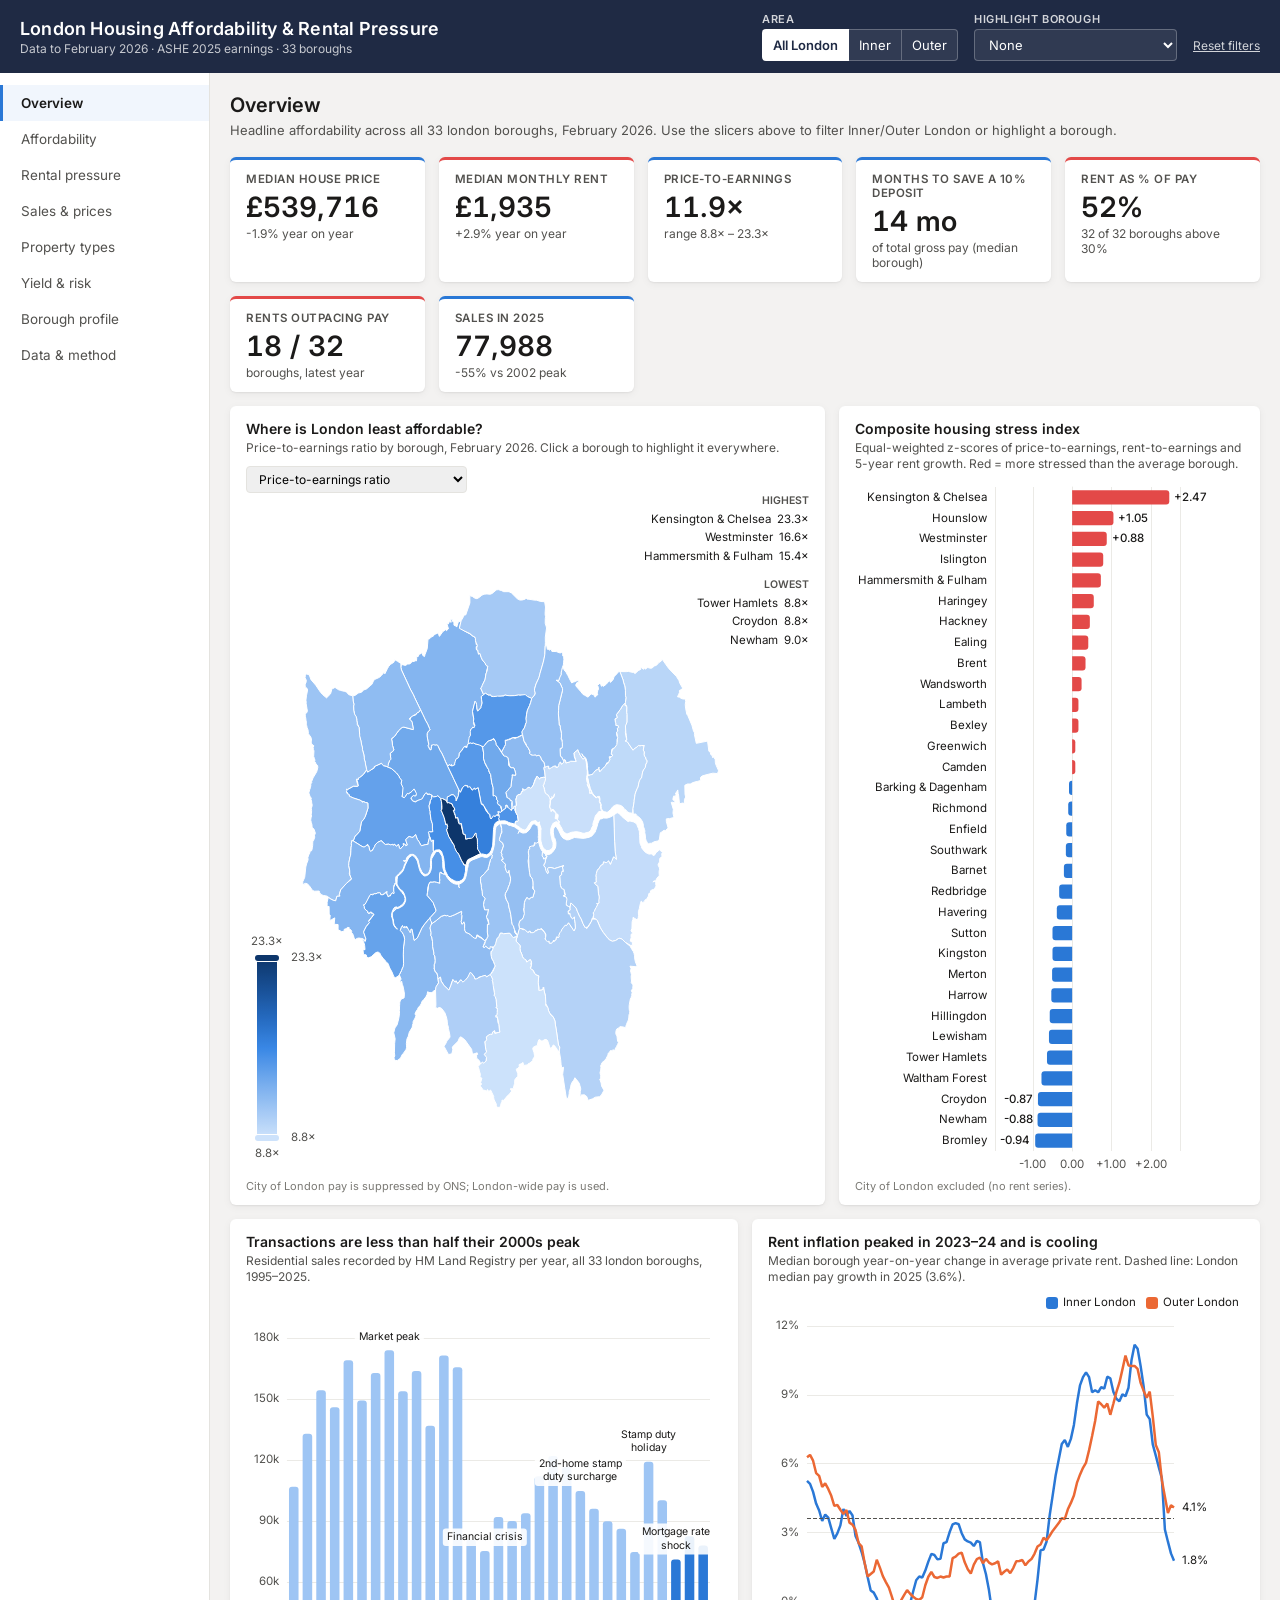
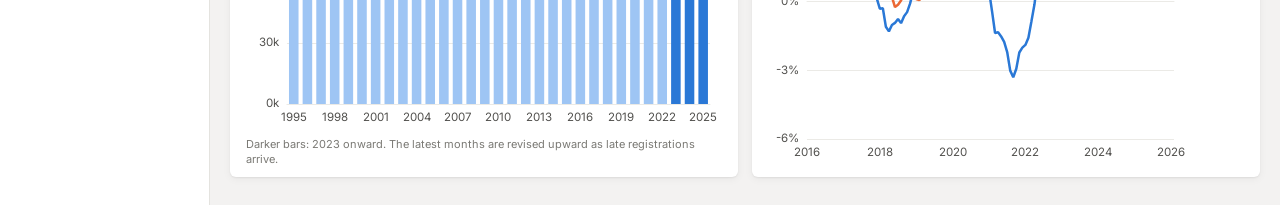
==== commit ed335929: "Update dashboard visuals and remove outdated rent vs price growth image" ====
--- a/housing-analytics/dashboard/index.html
+++ b/housing-analytics/dashboard/index.html
@@ -254,7 +254,7 @@
     tooltip: tooltip({ trigger: 'item', formatter: p => p.seriesIndex > 0 && p.data == null ? '' :
       `<b>${byCode[p.data.code].area_name}</b><br>${fmt(p.value)}<br><span style="color:${C.ink3}">${byCode[p.data.code].group}</span>` }),
     xAxis: valueAxis({ name: xName, nameLocation: 'middle', nameGap: 24,
-      min: e => e.min < 0 ? e.min - (Math.max(e.max, 0) - e.min) * 0.16 : 0,
+      min: e => e.min < 0 ? e.min - (Math.max(e.max, 0) - e.min) * 0.3 : 0,
       max: e => e.max > 0 ? e.max + (e.max - Math.min(e.min, 0)) * 0.08 : 0,
       axisLabel: { color: C.ink2, fontSize: fs(), showMinLabel: false, showMaxLabel: false, formatter: v => fmt(v).replace(/\.0(?=\D|$)/, '') } }),
     yAxis: catAxis({ data: rows.map(b => short(b.area_name)), axisLabel: { color: C.ink, fontSize: fs(), interval: 0,
@@ -281,7 +281,7 @@
 V.map = {
   title: () => 'Where is London least affordable?',
   desc: () => `${MAP_METRICS[S.mapMetric].label} by borough, ${K.latest_month}. Click a borough to highlight it everywhere.`,
-  foot: () => 'Labels: three highest and three lowest boroughs. ' + (S.mapMetric.includes('rent') || S.mapMetric.includes('yield') || S.mapMetric === 'stress_index'
+  foot: () => (S.mapMetric.includes('rent') || S.mapMetric.includes('yield') || S.mapMetric === 'stress_index'
     ? 'City of London has no published rent series (grey).' : 'City of London pay is suppressed by ONS; London-wide pay is used.'),
   tools: () => `<select id="mapMetric" aria-label="Map metric">${Object.entries(MAP_METRICS).map(([k, m]) =>
       `<option value="${k}" ${k === S.mapMetric ? 'selected' : ''}>${m.label}</option>`).join('')}</select>`,
@@ -292,28 +292,37 @@
     if (m.scale === 'div') { const a = Math.max(Math.abs(min), Math.abs(max)); min = -a; max = a; colors = C.div; }
     if (m.scale === 'seqRev') colors = [...C.seq].reverse();
     const ranked = D.boroughs.filter(b => inScope(b) && b[S.mapMetric] != null).sort((a, b) => a[S.mapMetric] - b[S.mapMetric]);
-    const extremes = new Set([...ranked.slice(0, 3), ...ranked.slice(-3)].map(b => b.area_code));
+    const listFs = fs();
+    const lines = (title, rows, y) => [
+      { type: 'text', right: 0, top: y, style: { text: title, fill: C.ink2, font: `600 ${listFs - 1}px ${FONT}` } },
+      ...rows.map((b, i) => ({ type: 'text', right: 0, top: y + (i + 1) * (listFs + 7),
+        style: { text: `${short(b.area_name)}  ${m.fmt(b[S.mapMetric])}`, fill: C.ink, font: `${listFs}px ${FONT}`, align: 'right' } })),
+    ];
+    const graphic = ranked.length < 6 ? [] : [
+      ...lines('HIGHEST', [...ranked].reverse().slice(0, 3), 0),
+      ...lines('LOWEST', ranked.slice(0, 3), 4 * (listFs + 7) + 10),
+    ];
     return {
       textStyle: baseText(), animation: ANIM,
       tooltip: tooltip({ trigger: 'item', formatter: p => { const b = byCode[p.name]; if (!b) return '';
         return `<b>${b.area_name}</b> <span style="color:${C.ink3}">${b.group}</span><br>${m.label}: <b>${m.fmt(b[S.mapMetric])}</b>
           <br>Avg price ${F.gbp(b.average_price)} · Rent ${F.gbp(b.avg_monthly_rent)}/mo<br>Median pay ${F.gbp(b.median_gross_annual_pay)}`; } }),
+      graphic,
       visualMap: { min, max, calculable: !EXPORT, orient: 'vertical', left: 0, bottom: 10, itemHeight: EXPORT === 'full' ? 140 : 180,
         inRange: { color: colors }, text: [m.fmt(max), m.fmt(min)], textStyle: { color: C.ink2, fontSize: fs() }, formatter: v => m.fmt(v) },
       series: [{
-        type: 'map', map: 'london', aspectScale: 0.62, roam: false, layoutCenter: ['55%', '50%'], layoutSize: '98%',
+        type: 'map', map: 'london', aspectScale: 0.62, roam: false, layoutCenter: ['47%', '52%'], layoutSize: '92%',
         selectedMode: false,
         itemStyle: { borderColor: '#fff', borderWidth: 1, areaColor: C.faint },
         emphasis: { label: { show: true, color: C.ink, fontWeight: 600, fontSize: fs(), formatter: p => short(byCode[p.name].area_name) },
                     itemStyle: { areaColor: null, borderColor: C.ink, borderWidth: 1.5 } },
         label: { show: false },
         data: D.boroughs.map(b => {
-          const sel = b.area_code === S.borough, out = !inScope(b), ext = !out && extremes.has(b.area_code);
+          const sel = b.area_code === S.borough, out = !inScope(b);
           return { name: b.area_code, value: out ? null : b[S.mapMetric],
             itemStyle: out ? { areaColor: C.faint, borderColor: '#fff' } : sel ? { borderColor: C.ink, borderWidth: 2.5 } : {},
-            label: sel || ext ? { show: true, color: C.ink, fontWeight: sel ? 700 : 600, fontSize: fs() - 1, backgroundColor: 'rgba(255,255,255,.88)',
-                           padding: [2, 5], borderRadius: 3, lineHeight: fs() + 2,
-                           formatter: () => `${short(b.area_name)}\n${m.fmt(b[S.mapMetric])}` } : undefined };
+            label: sel ? { show: true, color: C.ink, fontWeight: 700, fontSize: fs(), backgroundColor: 'rgba(255,255,255,.9)',
+                           padding: [2, 5], borderRadius: 3, formatter: () => short(b.area_name) } : undefined };
         }),
       }],
     };
@@ -386,13 +395,16 @@
   desc: () => `Cumulative change, January 2015 to the latest month. Points above the dashed line: rents grew faster than prices (${K.rent_outgrew_price_since_2015} of ${K.boroughs_with_rent} boroughs).`,
   option: () => {
     const rows = scoped().filter(b => b.rent_growth_since_2015_pct != null);
+    const byRent = [...rows].sort((a, b) => b.rent_growth_since_2015_pct - a.rent_growth_since_2015_pct);
+    const byPrice = [...rows].sort((a, b) => b.price_growth_since_2015_pct - a.price_growth_since_2015_pct);
+    const rvpLabels = new Set([byRent[0], byRent[1], byRent.at(-1), byPrice.at(-1)].filter(Boolean).map(b => b.area_code));
     const series = Object.entries(GROUP_C).filter(([g]) => S.group === 'All' || S.group === g).map(([g, col]) => ({
       name: g, type: 'scatter', symbolSize: 12, color: col, labelLayout: { hideOverlap: true, moveOverlap: 'shiftY' },
       itemStyle: { borderColor: '#fff', borderWidth: 1.5 },
       data: rows.filter(b => b.group === g).map(b => ({ value: [b.price_growth_since_2015_pct, b.rent_growth_since_2015_pct], code: b.area_code,
         symbolSize: b.area_code === S.borough ? 20 : 12,
         itemStyle: b.area_code === S.borough ? { borderColor: C.ink, borderWidth: 2.5 } : {},
-        label: { show: b.area_code === S.borough || b.rent_growth_since_2015_pct > 58 || b.rent_growth_since_2015_pct < 36 || b.price_growth_since_2015_pct > 48 || b.price_growth_since_2015_pct < 5,
+        label: { show: b.area_code === S.borough || rvpLabels.has(b.area_code),
                  formatter: () => short(b.area_name), position: 'right', color: C.ink, fontSize: fs() - 1 } })),
     }));
     const lo = -15, hi = 75;
@@ -560,12 +572,15 @@
   desc: () => `Gross rental yield vs average price (r = ${K.yield_price_corr.toFixed(2)}).`,
   option: () => {
     const rows = scoped().filter(b => b.gross_rental_yield_pct != null);
+    const byYield = [...rows].sort((a, b) => b.gross_rental_yield_pct - a.gross_rental_yield_pct);
+    const byPx = [...rows].sort((a, b) => b.average_price - a.average_price);
+    const yLabels = new Set([byYield[0], byYield[1], byYield.at(-1), byPx[0], byPx[1]].filter(Boolean).map(b => b.area_code));
     const series = Object.entries(GROUP_C).filter(([g]) => S.group === 'All' || S.group === g).map(([g, col]) => ({
       name: g, type: 'scatter', color: col, itemStyle: { borderColor: '#fff', borderWidth: 1.5 }, labelLayout: { hideOverlap: true, moveOverlap: 'shiftY' },
       data: rows.filter(b => b.group === g).map(b => ({ value: [b.average_price, b.gross_rental_yield_pct], code: b.area_code,
         symbolSize: b.area_code === S.borough ? 20 : 12, itemStyle: b.area_code === S.borough ? { borderColor: C.ink, borderWidth: 2.5 } : {},
-        label: { show: b.area_code === S.borough || b.gross_rental_yield_pct > 5.4 || b.gross_rental_yield_pct < 3.6 || b.average_price > 850000,
-                 formatter: () => short(b.area_name), position: b.average_price > 900000 ? 'left' : 'right', color: C.ink, fontSize: fs() - 1 } })),
+        label: { show: b.area_code === S.borough || yLabels.has(b.area_code),
+                 formatter: () => short(b.area_name), position: b.average_price > 900000 ? 'top' : 'right', color: C.ink, fontSize: fs() - 1 } })),
     }));
     return { textStyle: baseText(), animation: ANIM, legend: legend(), grid: { left: 24, right: 30, top: 30, bottom: 30, containLabel: true },
       tooltip: tooltip({ trigger: 'item', formatter: p => `<b>${byCode[p.data.code].area_name}</b><br>Price ${F.gbp(p.value[0])} · Yield ${F.pct(p.value[1])}` }),
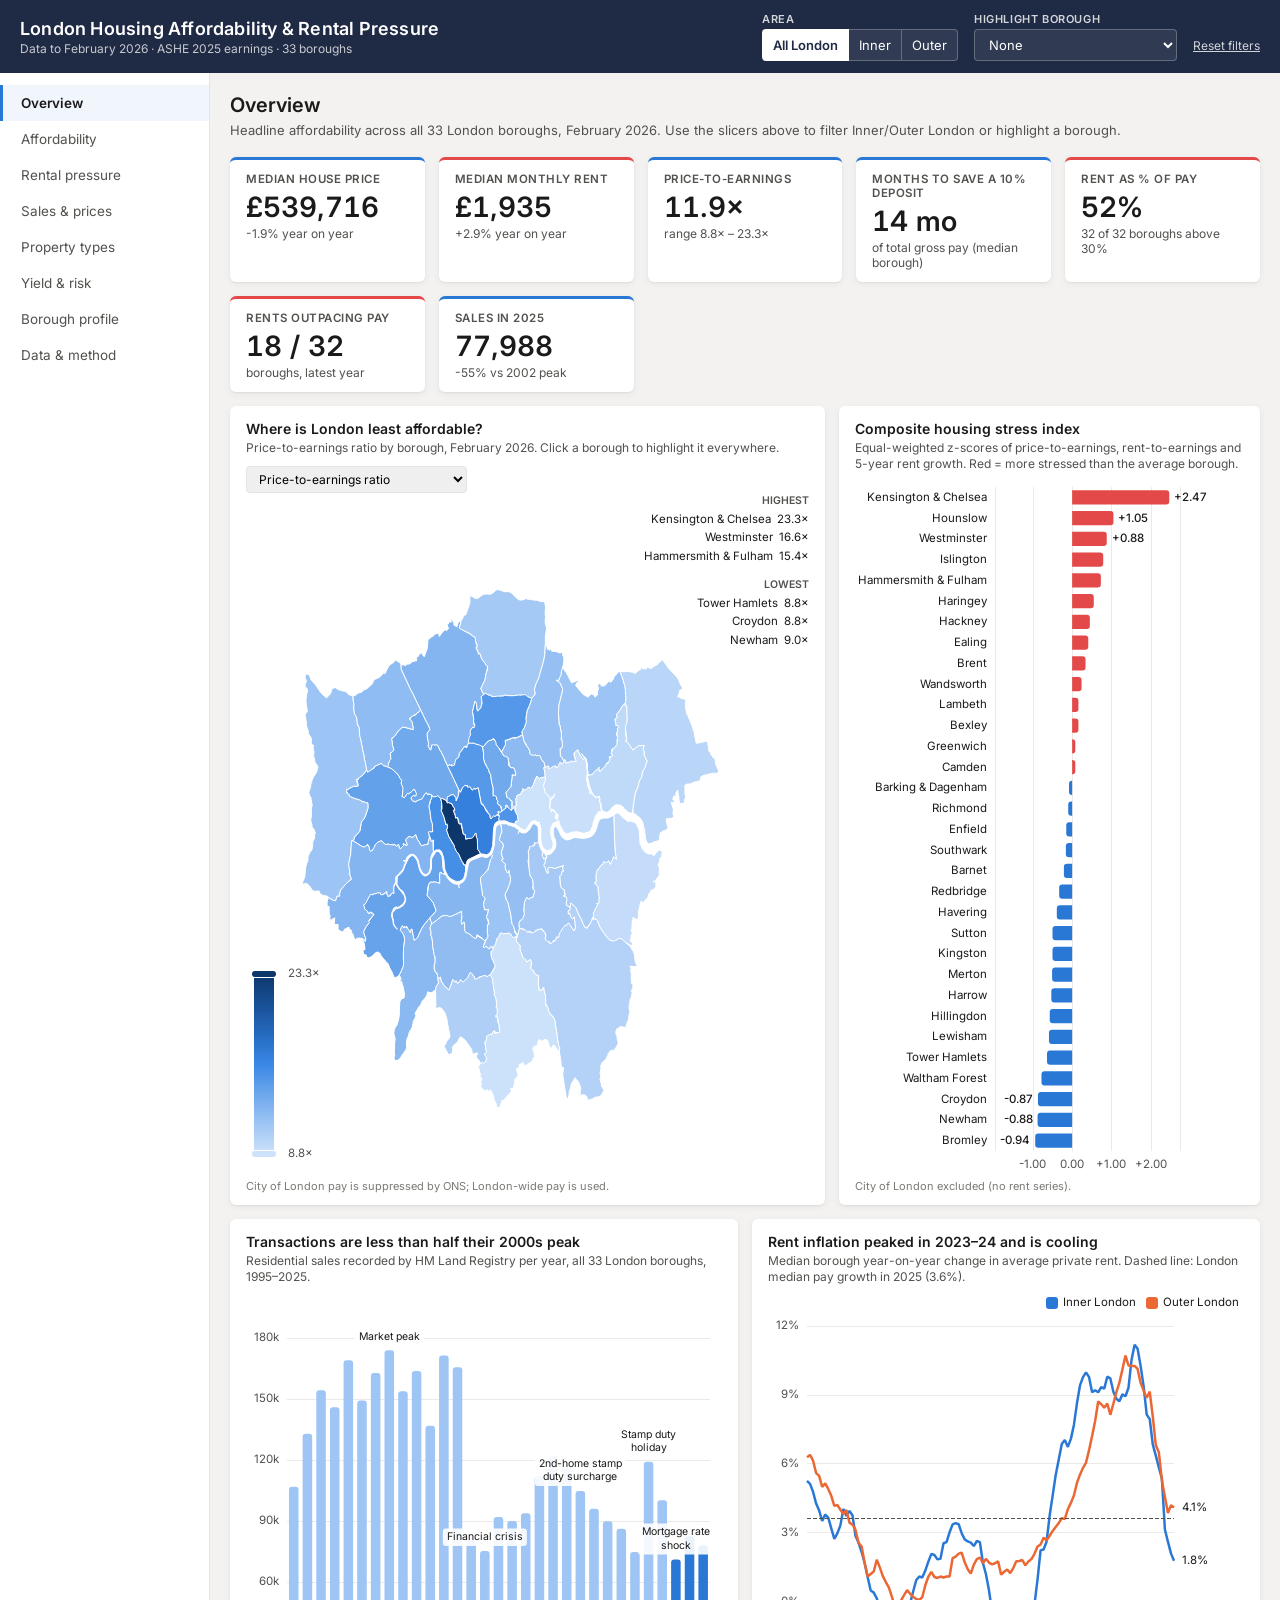
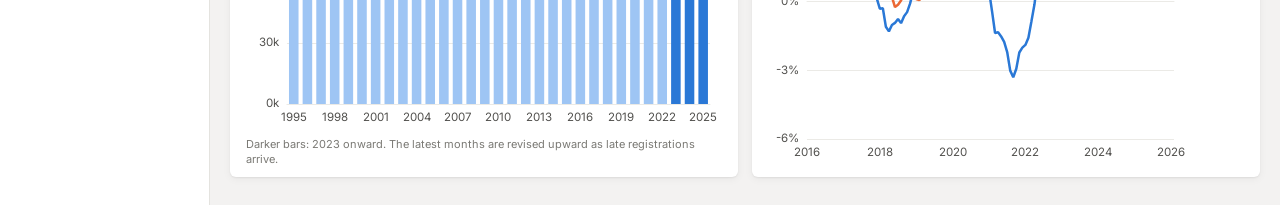
==== commit 34dd7766: "Add unit tests for housing analytics module - Implement tests for attaching earnings within the ASHE" ====
--- a/housing-analytics/dashboard/index.html
+++ b/housing-analytics/dashboard/index.html
@@ -209,7 +209,7 @@
 const scoped = () => D.boroughs.filter(inScope);
 const median = arr => { const a = arr.filter(v => v != null).sort((x, y) => x - y); if (!a.length) return null;
   const m = Math.floor(a.length / 2); return a.length % 2 ? a[m] : (a[m - 1] + a[m]) / 2; };
-const scopeLabel = () => S.group === 'All' ? 'All 33 London boroughs' : S.group + ' boroughs';
+const scopeLabel = () => S.group === 'All' ? 'all 33 London boroughs' : S.group + ' boroughs';
 
 /* ---------------- shared chart pieces ---------------- */
 const baseText = () => ({ fontFamily: FONT, color: C.ink2 });
@@ -309,7 +309,7 @@
           <br>Avg price ${F.gbp(b.average_price)} · Rent ${F.gbp(b.avg_monthly_rent)}/mo<br>Median pay ${F.gbp(b.median_gross_annual_pay)}`; } }),
       graphic,
       visualMap: { min, max, calculable: !EXPORT, orient: 'vertical', left: 0, bottom: 10, itemHeight: EXPORT === 'full' ? 140 : 180,
-        inRange: { color: colors }, text: [m.fmt(max), m.fmt(min)], textStyle: { color: C.ink2, fontSize: fs() }, formatter: v => m.fmt(v) },
+        inRange: { color: colors }, text: EXPORT ? [m.fmt(max), m.fmt(min)] : null, textStyle: { color: C.ink2, fontSize: fs() }, formatter: v => m.fmt(v) },
       series: [{
         type: 'map', map: 'london', aspectScale: 0.62, roam: false, layoutCenter: ['47%', '52%'], layoutSize: '92%',
         selectedMode: false,
@@ -404,17 +404,18 @@
       data: rows.filter(b => b.group === g).map(b => ({ value: [b.price_growth_since_2015_pct, b.rent_growth_since_2015_pct], code: b.area_code,
         symbolSize: b.area_code === S.borough ? 20 : 12,
         itemStyle: b.area_code === S.borough ? { borderColor: C.ink, borderWidth: 2.5 } : {},
-        label: { show: b.area_code === S.borough || rvpLabels.has(b.area_code),
-                 formatter: () => short(b.area_name), position: 'right', color: C.ink, fontSize: fs() - 1 } })),
+        label: { show: b.area_code === S.borough || rvpLabels.has(b.area_code), fontWeight: b.area_code === S.borough ? 700 : 400,
+                 formatter: () => short(b.area_name), position: b.area_code === S.borough ? 'top' : 'right', color: C.ink, fontSize: fs() - 1 } })),
     }));
-    const lo = -15, hi = 75;
+    const px = rows.map(b => b.price_growth_since_2015_pct), rx = rows.map(b => b.rent_growth_since_2015_pct);
+    const lo = Math.floor((Math.min(...px, 0) - 5) / 10) * 10, hi = Math.ceil((Math.max(...px, ...rx) + 5) / 10) * 10;
     series.push({ type: 'line', data: [[lo, lo], [hi, hi]], showSymbol: false, silent: true, lineStyle: { color: C.ink3, type: 'dashed', width: 1 }, tooltip: { show: false } });
     return {
       textStyle: baseText(), animation: ANIM, legend: legend({ data: Object.keys(GROUP_C) }),
-      grid: { left: 8, right: 24, top: 30, bottom: 30, containLabel: true },
+      grid: { left: 34, right: 24, top: 30, bottom: 30, containLabel: true },
       tooltip: tooltip({ trigger: 'item', formatter: p => p.data.code ? `<b>${byCode[p.data.code].area_name}</b><br>Rent ${F.spct(p.value[1], 0)} · Price ${F.spct(p.value[0], 0)}` : '' }),
       xAxis: valueAxis({ min: lo, max: hi, name: 'House price growth since Jan 2015', nameLocation: 'middle', nameGap: 26, axisLabel: { formatter: v => v + '%', color: C.ink2, fontSize: fs() } }),
-      yAxis: valueAxis({ min: 0, max: 80, name: 'Rent growth since Jan 2015', nameLocation: 'middle', nameGap: 40, axisLabel: { formatter: v => v + '%', color: C.ink2, fontSize: fs() } }),
+      yAxis: valueAxis({ min: 0, max: hi, name: 'Rent growth since Jan 2015', nameLocation: 'middle', nameGap: 40, axisLabel: { formatter: v => v + '%', color: C.ink2, fontSize: fs() } }),
       series,
     };
   },
@@ -441,7 +442,7 @@
 
 V.sales = {
   title: () => 'Transactions are less than half their 2000s peak',
-  desc: () => `Residential sales recorded by HM Land Registry per year, ${scopeLabel().toLowerCase()}, 1995–2025.`,
+  desc: () => `Residential sales recorded by HM Land Registry per year, ${scopeLabel()}, 1995–2025.`,
   foot: () => 'Darker bars: 2023 onward. The latest months are revised upward as late registrations arrive.',
   option: () => {
     const yearly = {};
@@ -491,28 +492,31 @@
 V.drawdown = {
   title: () => 'Prime London is still far below its peak',
   desc: () => `Nominal change from each borough's all-time-high average price to ${K.latest_month}.`,
-  option: () => rankedBar({ metric: 'pct_below_peak', fmt: v => F.spct(v), top: 'min' }),
+  option: () => rankedBar({ metric: 'pct_below_peak', fmt: v => v > -0.05 ? 'at peak' : F.spct(v), top: 'min' }),
 };
 
 V.heatmap = {
   title: () => 'Affordability by property type',
   desc: () => `Price-to-earnings ratio by borough and property type, ${K.latest_month}. Sorted by flats.`,
+  foot: () => `City of London: only a flat/maisonette price is published for ${K.latest_month} (too few house sales).`,
   option: () => {
     const types = ['Flat/Maisonette', 'Terraced', 'Semi-detached', 'Detached'];
-    const pt = D.propertyTypes.filter(r => inScope(byCode[r.area_code]));
+    const pt = D.propertyTypes.filter(r => inScope(byCode[r.area_code]) && r.price_to_earnings_ratio != null);
     const flat = Object.fromEntries(pt.filter(r => r.property_type === types[0]).map(r => [r.area_code, r.price_to_earnings_ratio]));
     const codes = [...new Set(pt.map(r => r.area_code))].sort((a, b) => flat[a] - flat[b]);
     const vals = pt.map(r => r.price_to_earnings_ratio);
+    const lo = Math.min(...vals), hi = Math.max(...vals);
     return {
       textStyle: baseText(), animation: ANIM, grid: { left: 8, right: 8, top: 26, bottom: 46, containLabel: true },
       tooltip: tooltip({ formatter: p => `<b>${byCode[codes[p.value[1]]].area_name}</b><br>${types[p.value[0]]}: ${F.x(p.value[2])}` }),
       xAxis: catAxis({ data: ['Flat', 'Terraced', 'Semi', 'Detached'], position: 'top', axisLine: { show: false }, axisLabel: { color: C.ink, fontSize: fs(), fontWeight: 600 } }),
       yAxis: catAxis({ data: codes.map(c => short(byCode[c].area_name)), axisLine: { show: false }, axisLabel: { color: C.ink, fontSize: fs() - 0.5, interval: 0 } }),
-      visualMap: { min: Math.min(...vals), max: Math.max(...vals), orient: 'horizontal', left: 'center', bottom: 0, itemWidth: 12, itemHeight: 160,
+      visualMap: { min: lo, max: hi, text: [F.x(hi), F.x(lo)], orient: 'horizontal', left: 'center', bottom: 0, itemWidth: 12, itemHeight: 160,
         inRange: { color: C.seq }, textStyle: { color: C.ink2, fontSize: fs() }, formatter: v => v.toFixed(0) + '×', calculable: !EXPORT },
       series: [{ type: 'heatmap', itemStyle: { borderColor: '#fff', borderWidth: 1.5 },
-        label: { show: true, fontSize: fs() - 1.5, formatter: p => p.value[2].toFixed(1), color: C.ink },
-        data: pt.map(r => [types.indexOf(r.property_type), codes.indexOf(r.area_code), r.price_to_earnings_ratio]),
+        label: { show: true, fontSize: fs() - 1.5, formatter: p => p.value[2].toFixed(1) },
+        data: pt.map(r => ({ value: [types.indexOf(r.property_type), codes.indexOf(r.area_code), r.price_to_earnings_ratio],
+          label: { color: (r.price_to_earnings_ratio - lo) / (hi - lo) > 0.5 ? '#fff' : C.ink } })),
         emphasis: { itemStyle: { borderColor: C.ink, borderWidth: 1.5 } } }],
     };
   },
@@ -600,6 +604,7 @@
 V.salesdrop = {
   title: () => 'Every borough is trading far less than in 2021',
   desc: () => 'Change in annual sales, 2025 vs the 2021 stamp-duty-holiday year.',
+  foot: () => '2025 counts will rise slightly as late registrations are added.',
   option: () => rankedBar({ metric: 'sales_2025_vs_2021_pct', fmt: v => F.spct(v, 0), top: 'min' }),
 };
 
@@ -702,7 +707,7 @@
 
 /* ---------------- pages ---------------- */
 const PAGES = [
-  { id: 'overview', name: 'Overview', desc: () => `Headline affordability across ${scopeLabel().toLowerCase()}, ${K.latest_month}. Use the slicers above to filter Inner/Outer London or highlight a borough.`,
+  { id: 'overview', name: 'Overview', desc: () => `Headline affordability across ${scopeLabel()}, ${K.latest_month}. Use the slicers above to filter Inner/Outer London or highlight a borough.`,
     kpis: kpiCards, cards: [['map', 's7 h-tall'], ['stress', 's5 h-tall'], ['sales', 's6 h-mid'], ['renttrend', 's6 h-mid']] },
   { id: 'afford', name: 'Affordability', desc: () => 'Q1 & Q5: which boroughs are least affordable, and how far is a deposit from local pay?',
     cards: [['pe', 's4 h-tall'], ['deposit', 's4 h-tall'], ['rentshare', 's4 h-tall']] },
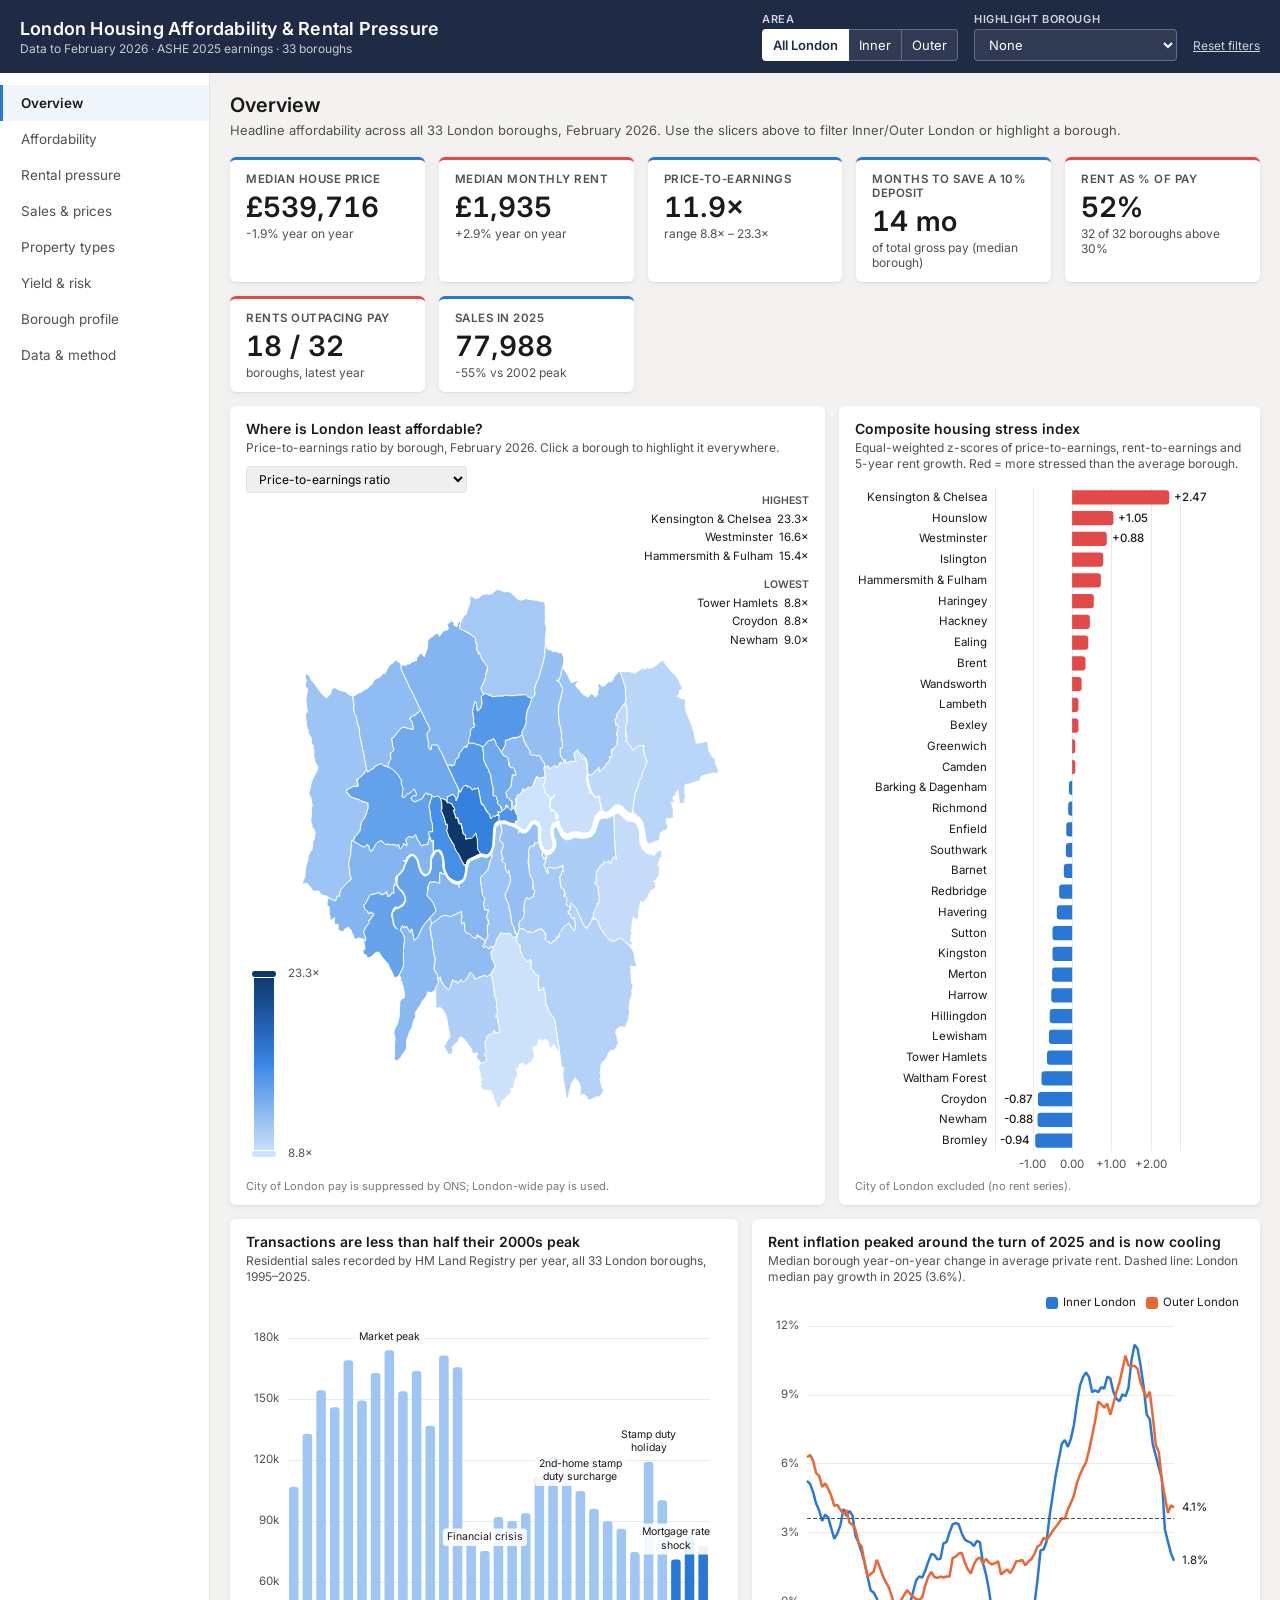
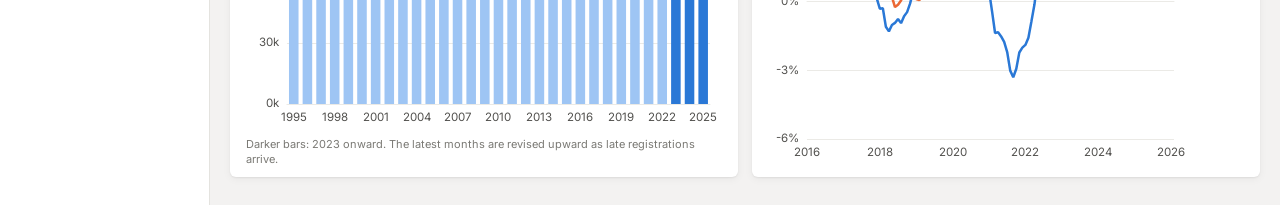
==== commit 04a42636: "Update rent inflation title and refresh dashboard images for enhanced clarity" ====
--- a/housing-analytics/dashboard/index.html
+++ b/housing-analytics/dashboard/index.html
@@ -371,7 +371,7 @@
 };
 
 V.renttrend = {
-  title: () => 'Rent inflation peaked in 2023–24 and is cooling',
+  title: () => 'Rent inflation peaked around the turn of 2025 and is now cooling',
   desc: () => `Median borough year-on-year change in average private rent. Dashed line: London median pay growth in ${K.ashe_year} (${F.pct(K.london_pay_growth)}).`,
   option: () => {
     const months = D.months.filter(m => m >= '2016-01');
